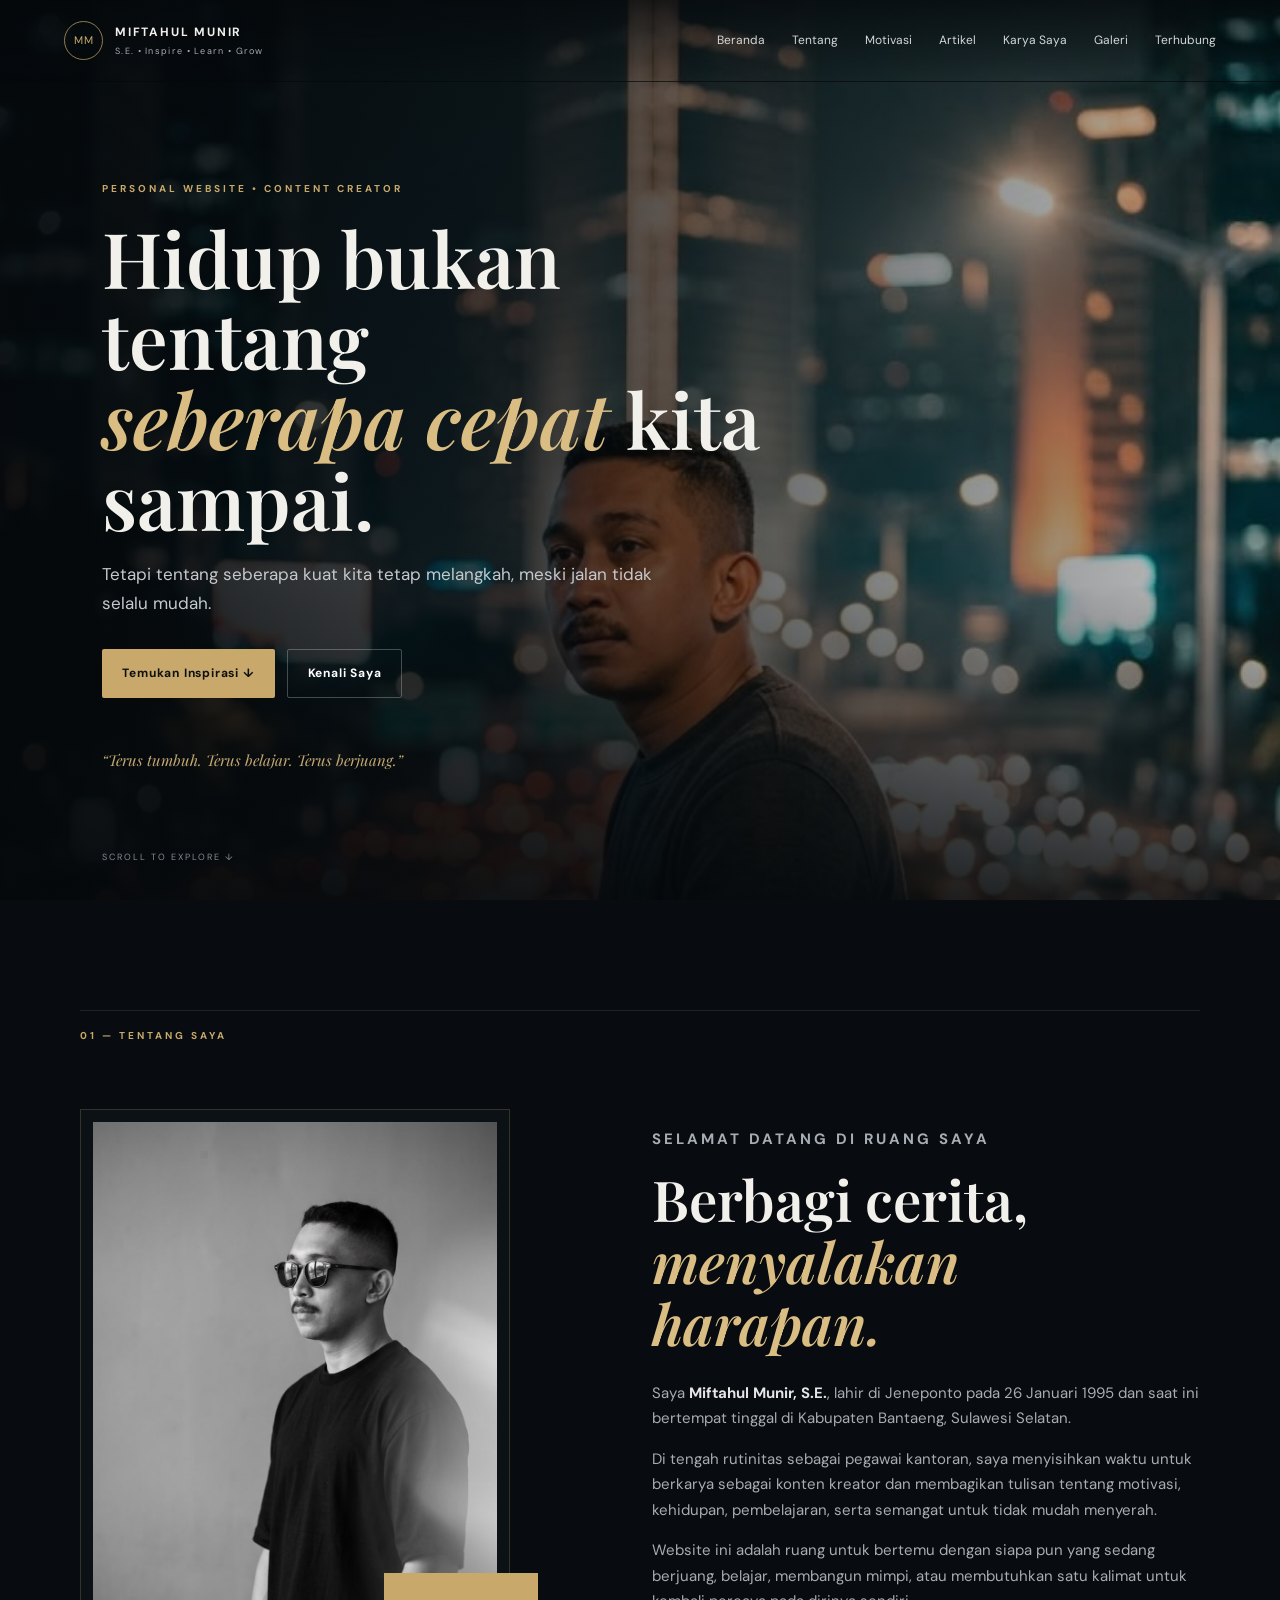
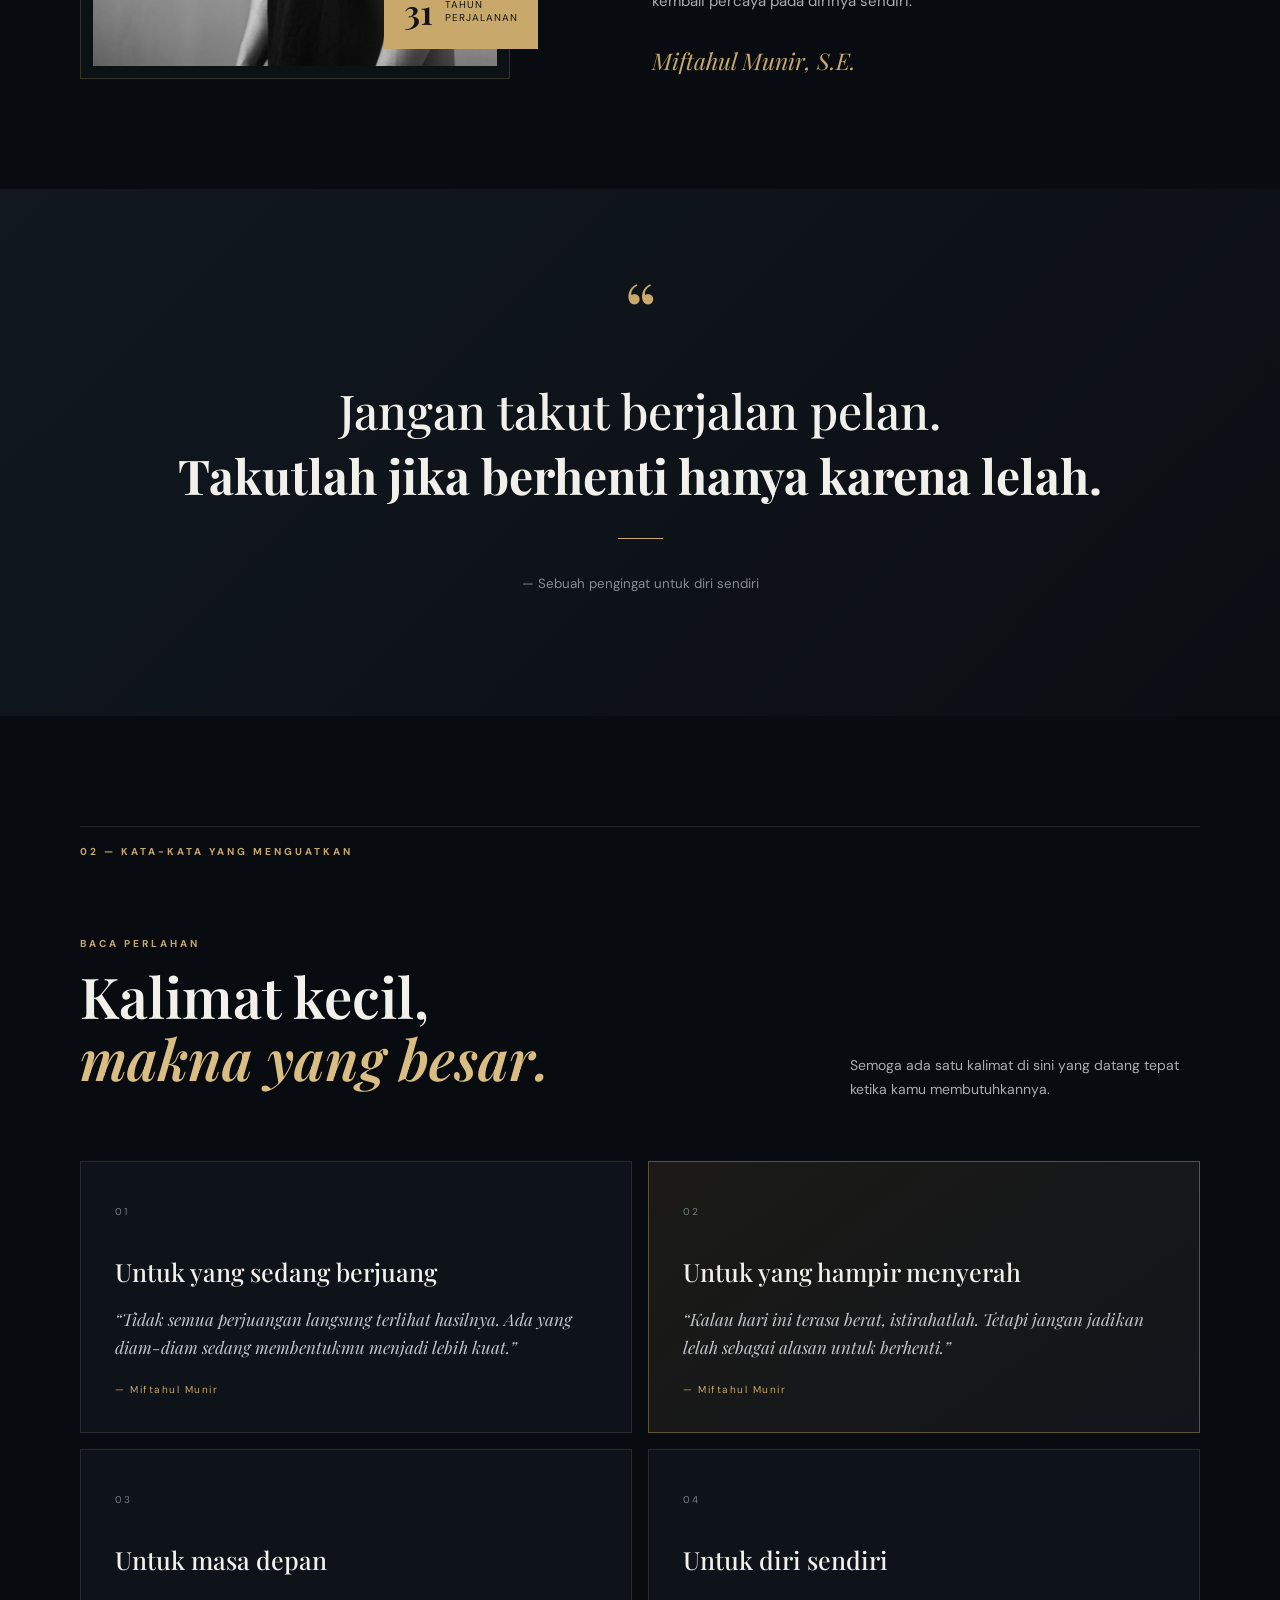
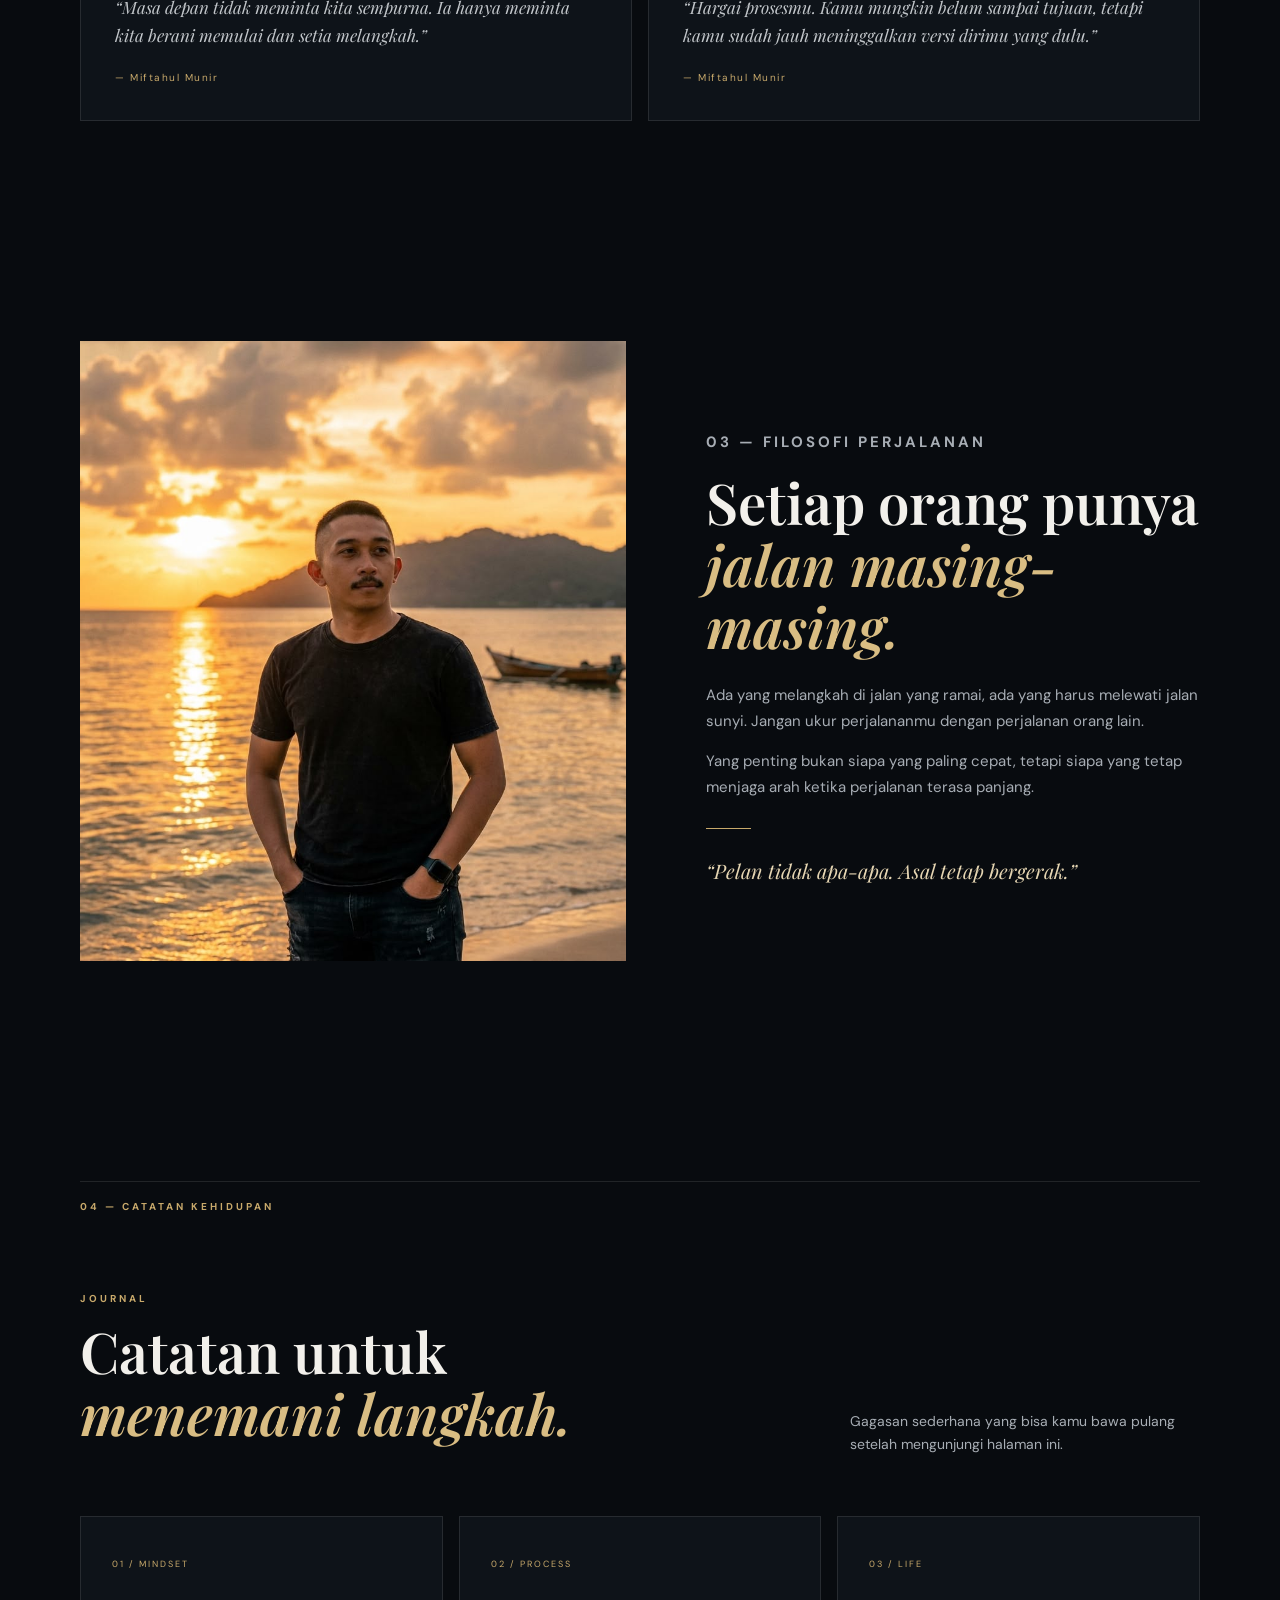
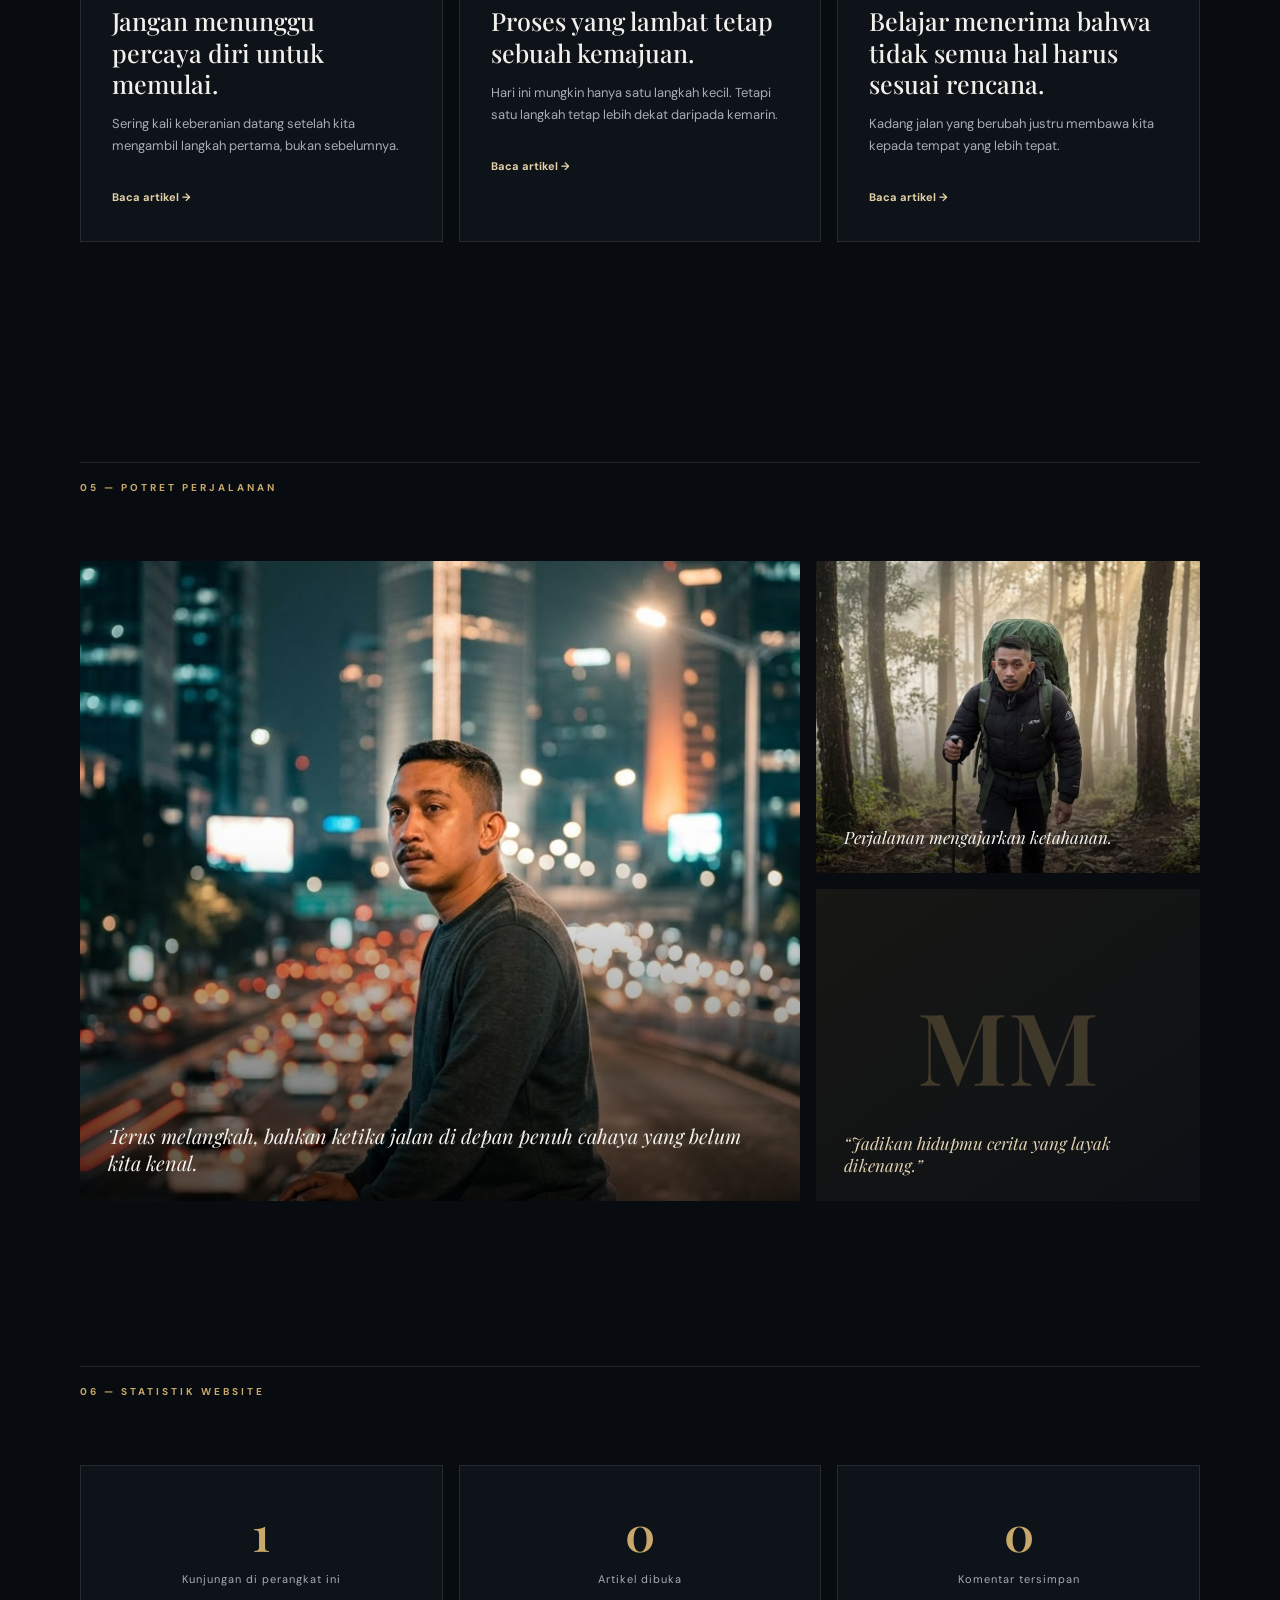
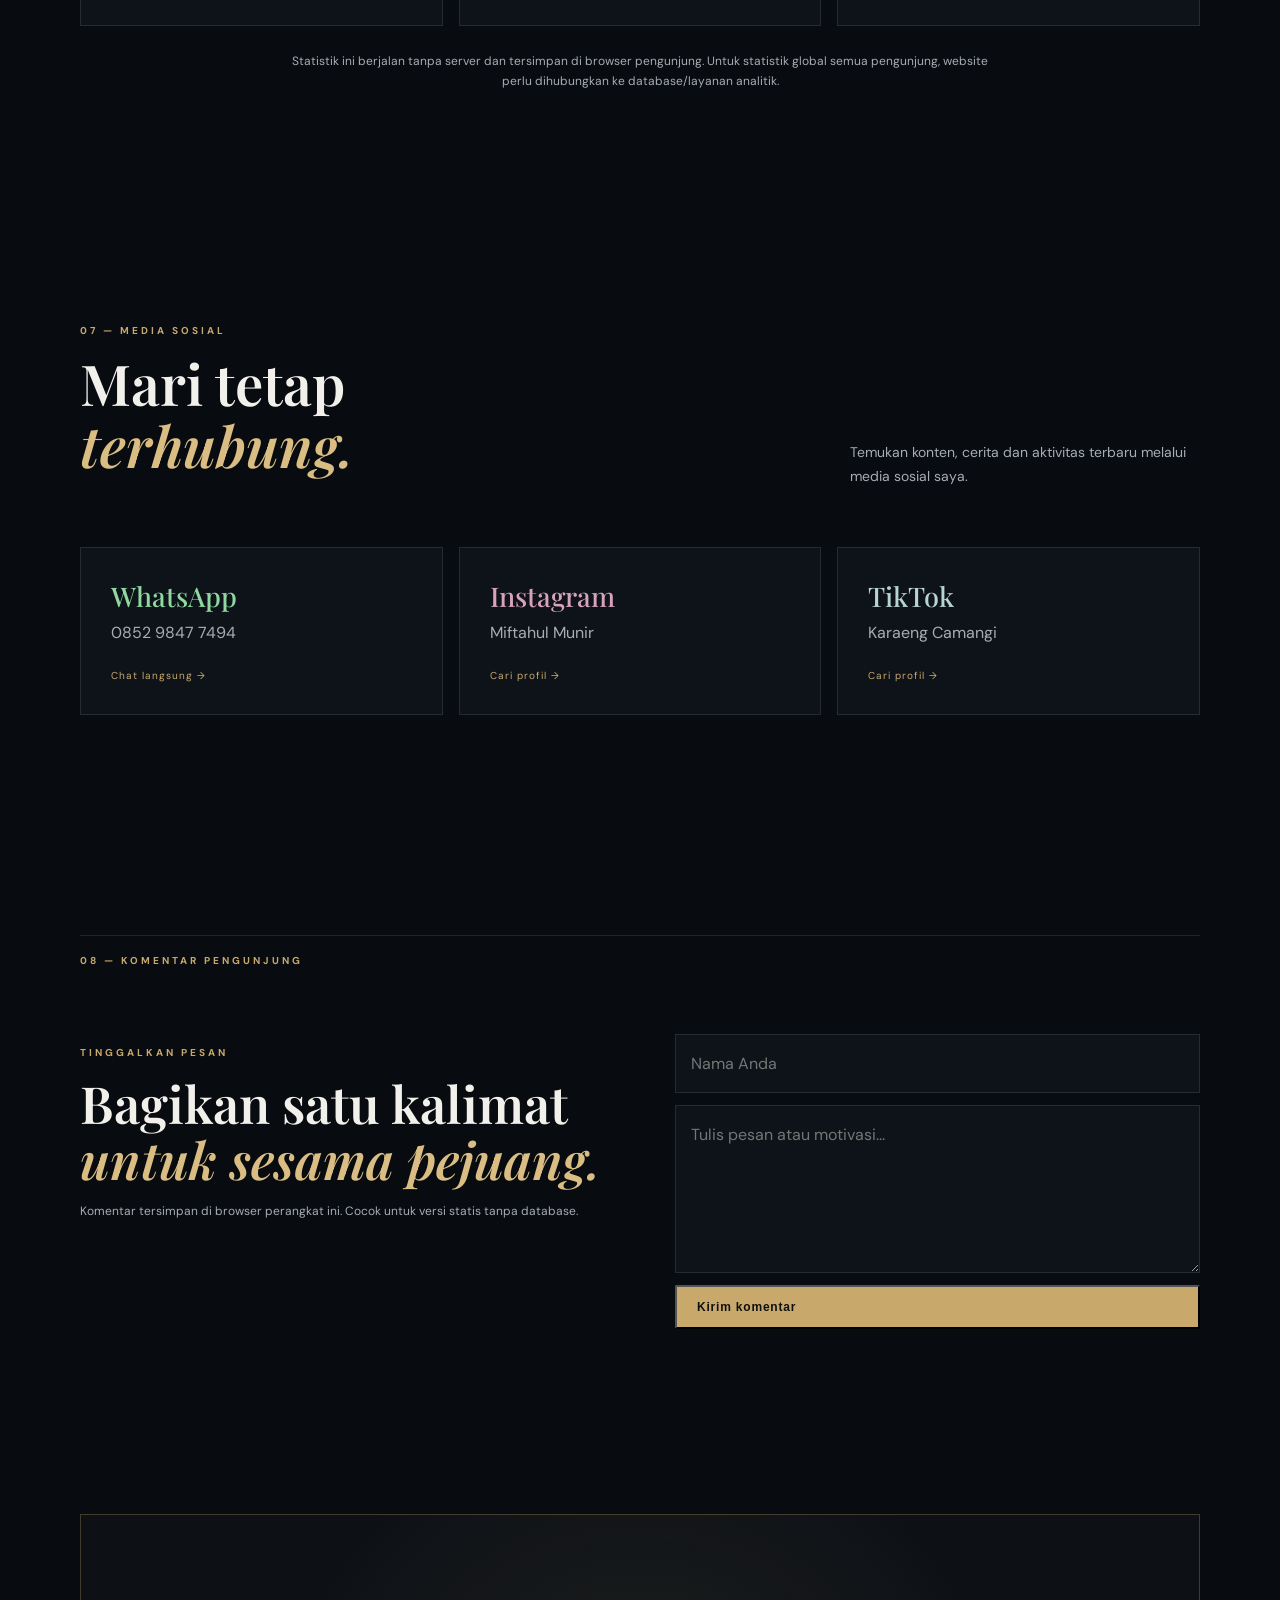
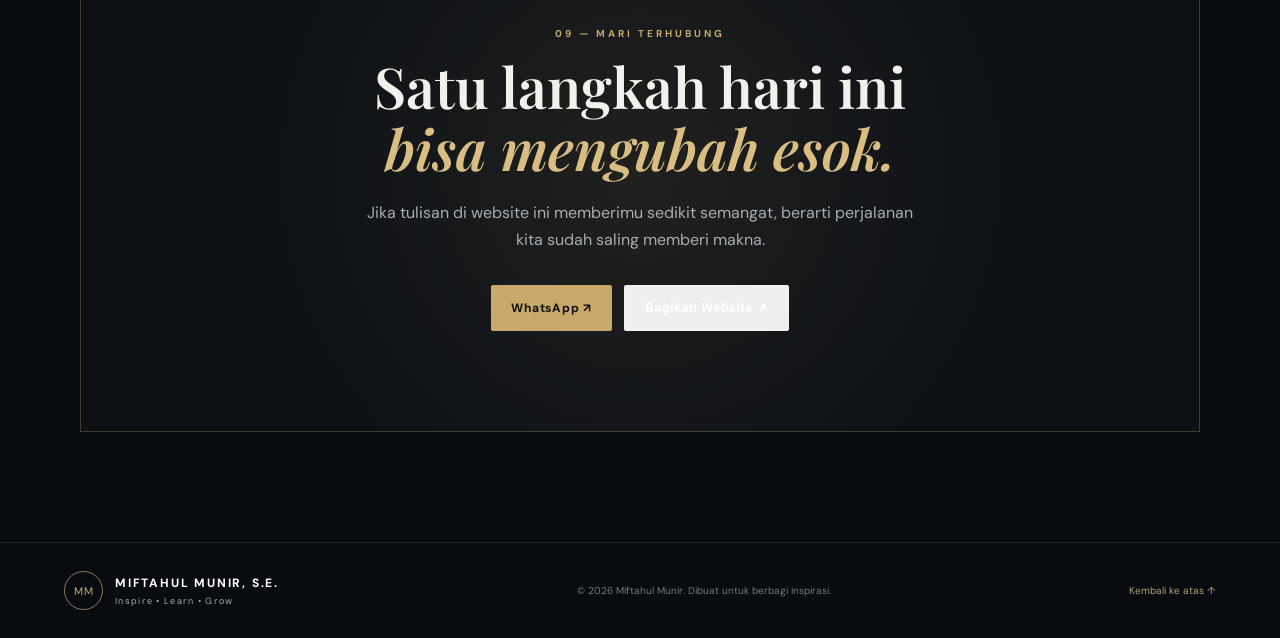
==== index.html @ fd85a785 "Add files via upload" ====
<!DOCTYPE html>
<html lang="id">
<head>
  <meta charset="UTF-8"><meta name="viewport" content="width=device-width, initial-scale=1.0">
  <meta name="description" content="Website resmi Miftahul Munir, S.E. — konten kreator, motivasi, inspirasi dan semangat untuk terus berjuang.">
  <meta name="author" content="Miftahul Munir, S.E."><meta name="theme-color" content="#080b0f">
  <title>Miftahul Munir, S.E. | Inspire • Learn • Grow</title>
  <link rel="preconnect" href="https://fonts.googleapis.com"><link rel="preconnect" href="https://fonts.gstatic.com" crossorigin>
  <link href="https://fonts.googleapis.com/css2?family=DM+Sans:wght@400;500;600;700&family=Playfair+Display:wght@500;600;700&display=swap" rel="stylesheet">
  <link rel="stylesheet" href="style.css">
</head>
<body>
<div class="progress" id="progress"></div>
<header class="navbar" id="navbar"><a class="brand" href="#home"><span class="brand-mark">MM</span><span><strong>MIFTAHUL MUNIR</strong><small>S.E. • Inspire • Learn • Grow</small></span></a><button class="menu-toggle" id="menuToggle">☰</button>
<nav id="navMenu"><a href="#home">Beranda</a><a href="#about">Tentang</a><a href="#quotes">Motivasi</a><a href="artikel.html">Artikel</a><a href="karya.html">Karya Saya</a><a href="#gallery">Galeri</a><a href="#contact">Terhubung</a></nav></header>
<main>
<section class="hero" id="home"><div class="hero-bg"></div><div class="hero-overlay"></div><div class="hero-content reveal"><p class="eyebrow">PERSONAL WEBSITE • CONTENT CREATOR</p><h1>Hidup bukan tentang<br><em>seberapa cepat</em> kita sampai.</h1><p class="hero-text">Tetapi tentang seberapa kuat kita tetap melangkah, meski jalan tidak selalu mudah.</p><div class="hero-actions"><a href="#quotes" class="btn btn-primary">Temukan Inspirasi ↓</a><a href="#about" class="btn btn-ghost">Kenali Saya</a></div><div class="hero-signature">“Terus tumbuh. Terus belajar. Terus berjuang.”</div></div><div class="scroll-note">SCROLL TO EXPLORE ↓</div></section>
<section class="intro section" id="about"><div class="section-label">01 — TENTANG SAYA</div><div class="about-grid"><div class="profile-wrap reveal"><div class="profile-frame"><img src="assets/profile.jpg" alt="Foto profil Miftahul Munir, S.E."></div><div class="profile-badge"><strong>31</strong><span>Tahun<br>perjalanan</span></div></div><div class="about-copy reveal"><p class="kicker">SELAMAT DATANG DI RUANG SAYA</p><h2>Berbagi cerita,<br><em>menyalakan harapan.</em></h2><p>Saya <strong>Miftahul Munir, S.E.</strong>, lahir di Jeneponto pada 26 Januari 1995 dan saat ini bertempat tinggal di Kabupaten Bantaeng, Sulawesi Selatan.</p><p>Di tengah rutinitas sebagai pegawai kantoran, saya menyisihkan waktu untuk berkarya sebagai konten kreator dan membagikan tulisan tentang motivasi, kehidupan, pembelajaran, serta semangat untuk tidak mudah menyerah.</p><p>Website ini adalah ruang untuk bertemu dengan siapa pun yang sedang berjuang, belajar, membangun mimpi, atau membutuhkan satu kalimat untuk kembali percaya pada dirinya sendiri.</p><div class="signature">Miftahul Munir, S.E.</div></div></div></section>
<section class="manifesto"><div class="manifesto-inner reveal"><span class="quote-mark">“</span><p>Jangan takut berjalan pelan.<br><strong>Takutlah jika berhenti hanya karena lelah.</strong></p><span class="line"></span><small>— Sebuah pengingat untuk diri sendiri</small></div></section>
<section class="quotes section" id="quotes"><div class="section-label">02 — KATA-KATA YANG MENGUATKAN</div><div class="section-heading reveal"><div><p class="kicker">BACA PERLAHAN</p><h2>Kalimat kecil,<br><em>makna yang besar.</em></h2></div><p>Semoga ada satu kalimat di sini yang datang tepat ketika kamu membutuhkannya.</p></div><div class="quote-grid"><article class="quote-card reveal"><span>01</span><h3>Untuk yang sedang berjuang</h3><p>“Tidak semua perjuangan langsung terlihat hasilnya. Ada yang diam-diam sedang membentukmu menjadi lebih kuat.”</p><div>— Miftahul Munir</div></article><article class="quote-card featured reveal"><span>02</span><h3>Untuk yang hampir menyerah</h3><p>“Kalau hari ini terasa berat, istirahatlah. Tetapi jangan jadikan lelah sebagai alasan untuk berhenti.”</p><div>— Miftahul Munir</div></article><article class="quote-card reveal"><span>03</span><h3>Untuk masa depan</h3><p>“Masa depan tidak meminta kita sempurna. Ia hanya meminta kita berani memulai dan setia melangkah.”</p><div>— Miftahul Munir</div></article><article class="quote-card reveal"><span>04</span><h3>Untuk diri sendiri</h3><p>“Hargai prosesmu. Kamu mungkin belum sampai tujuan, tetapi kamu sudah jauh meninggalkan versi dirimu yang dulu.”</p><div>— Miftahul Munir</div></article></div></section>
<section class="story section"><div class="story-image reveal"><img src="assets/sunset.jpg" alt="Miftahul Munir menikmati matahari terbenam"></div><div class="story-copy reveal"><p class="kicker">03 — FILOSOFI PERJALANAN</p><h2>Setiap orang punya<br><em>jalan masing-masing.</em></h2><p>Ada yang melangkah di jalan yang ramai, ada yang harus melewati jalan sunyi. Jangan ukur perjalananmu dengan perjalanan orang lain.</p><p>Yang penting bukan siapa yang paling cepat, tetapi siapa yang tetap menjaga arah ketika perjalanan terasa panjang.</p><div class="mini-rule"></div><strong>“Pelan tidak apa-apa. Asal tetap bergerak.”</strong></div></section>
<section class="journal section" id="journal"><div class="section-label">04 — CATATAN KEHIDUPAN</div><div class="section-heading reveal"><div><p class="kicker">JOURNAL</p><h2>Catatan untuk<br><em>menemani langkah.</em></h2></div><p>Gagasan sederhana yang bisa kamu bawa pulang setelah mengunjungi halaman ini.</p></div><div class="journal-grid"><article class="journal-card reveal"><span>01 / MINDSET</span><h3>Jangan menunggu percaya diri untuk memulai.</h3><p>Sering kali keberanian datang setelah kita mengambil langkah pertama, bukan sebelumnya.</p><a href="artikel.html#mulai">Baca artikel →</a></article><article class="journal-card reveal"><span>02 / PROCESS</span><h3>Proses yang lambat tetap sebuah kemajuan.</h3><p>Hari ini mungkin hanya satu langkah kecil. Tetapi satu langkah tetap lebih dekat daripada kemarin.</p><a href="artikel.html#proses">Baca artikel →</a></article><article class="journal-card reveal"><span>03 / LIFE</span><h3>Belajar menerima bahwa tidak semua hal harus sesuai rencana.</h3><p>Kadang jalan yang berubah justru membawa kita kepada tempat yang lebih tepat.</p><a href="artikel.html#rencana">Baca artikel →</a></article></div></section>
<section class="gallery section" id="gallery"><div class="section-label">05 — POTRET PERJALANAN</div><div class="gallery-grid"><figure class="gallery-main reveal"><img src="assets/hero-city.jpg" alt="Miftahul Munir di tengah suasana kota malam"><figcaption>Terus melangkah, bahkan ketika jalan di depan penuh cahaya yang belum kita kenal.</figcaption></figure><div class="gallery-side"><figure class="gallery-card reveal"><img src="assets/hiking.jpg" alt="Perjalanan mendaki di alam"><figcaption>Perjalanan mengajarkan ketahanan.</figcaption></figure><figure class="gallery-card dark-card reveal"><div class="monogram">MM</div><figcaption>“Jadikan hidupmu cerita yang layak dikenang.”</figcaption></figure></div></div></section>
<section class="stats section"><div class="section-label">06 — STATISTIK WEBSITE</div><div class="stats-grid"><div class="stat-card"><strong id="visitCount">0</strong><span>Kunjungan di perangkat ini</span></div><div class="stat-card"><strong id="readingCount">0</strong><span>Artikel dibuka</span></div><div class="stat-card"><strong id="commentCount">0</strong><span>Komentar tersimpan</span></div></div><p class="stats-note">Statistik ini berjalan tanpa server dan tersimpan di browser pengunjung. Untuk statistik global semua pengunjung, website perlu dihubungkan ke database/layanan analitik.</p></section>
<section class="social section"><div class="section-heading"><div><p class="kicker">07 — MEDIA SOSIAL</p><h2>Mari tetap<br><em>terhubung.</em></h2></div><p>Temukan konten, cerita dan aktivitas terbaru melalui media sosial saya.</p></div><div class="social-grid"><a class="social-card whatsapp" href="https://wa.me/6285298477494" target="_blank"><b>WhatsApp</b><span>0852 9847 7494</span><small>Chat langsung →</small></a><a class="social-card instagram" href="https://www.instagram.com/explore/search/keyword/?q=Miftahul%20Munir" target="_blank"><b>Instagram</b><span>Miftahul Munir</span><small>Cari profil →</small></a><a class="social-card tiktok" href="https://www.tiktok.com/search?q=Karaeng%20Camangi" target="_blank"><b>TikTok</b><span>Karaeng Camangi</span><small>Cari profil →</small></a></div></section>
<section class="comments section" id="comments"><div class="section-label">08 — KOMENTAR PENGUNJUNG</div><div class="comments-wrap"><div><p class="kicker">TINGGALKAN PESAN</p><h2>Bagikan satu kalimat<br><em>untuk sesama pejuang.</em></h2><p class="muted">Komentar tersimpan di browser perangkat ini. Cocok untuk versi statis tanpa database.</p></div><form id="commentForm" class="comment-form"><input id="commentName" required maxlength="40" placeholder="Nama Anda"><textarea id="commentText" required maxlength="280" rows="5" placeholder="Tulis pesan atau motivasi..."></textarea><button class="btn btn-primary" type="submit">Kirim komentar</button></form></div><div id="commentList" class="comment-list"></div></section>
<section class="cta section" id="contact"><div class="cta-box reveal"><p class="kicker">09 — MARI TERHUBUNG</p><h2>Satu langkah hari ini<br><em>bisa mengubah esok.</em></h2><p>Jika tulisan di website ini memberimu sedikit semangat, berarti perjalanan kita sudah saling memberi makna.</p><div class="cta-actions"><a class="btn btn-primary" href="https://wa.me/6285298477494?text=Halo%20Miftahul%20Munir%2C%20saya%20mengunjungi%20website%20Anda." target="_blank">WhatsApp ↗</a><button class="btn btn-ghost" id="shareButton" type="button">Bagikan Website ↗</button></div></div></section>
</main>
<footer><div class="footer-brand"><span class="brand-mark">MM</span><div><strong>MIFTAHUL MUNIR, S.E.</strong><small>Inspire • Learn • Grow</small></div></div><p>© <span id="year"></span> Miftahul Munir. Dibuat untuk berbagi inspirasi.</p><a href="#home">Kembali ke atas ↑</a></footer>
<script src="script.js"></script>
</body></html>
---- style.css ----
:root{--bg:#080b0f;--surface:#0e1319;--surface2:#141a21;--text:#f2f0eb;--muted:#a7adb4;--gold:#c8a96b;--line:rgba(255,255,255,.10);--serif:'Playfair Display',Georgia,serif;--sans:'DM Sans',Arial,sans-serif;--max:1180px}*{box-sizing:border-box}html{scroll-behavior:smooth}body{margin:0;background:var(--bg);color:var(--text);font-family:var(--sans);line-height:1.7;overflow-x:hidden}a{color:inherit;text-decoration:none}img{display:block;width:100%;height:100%;object-fit:cover}.progress{position:fixed;z-index:1000;left:0;top:0;height:3px;width:0;background:var(--gold)}.navbar{position:fixed;z-index:900;top:0;left:0;right:0;height:82px;display:flex;align-items:center;justify-content:space-between;padding:0 5vw;border-bottom:1px solid transparent;transition:.35s;background:linear-gradient(180deg,rgba(5,8,11,.7),transparent)}.navbar.scrolled{background:rgba(8,11,15,.92);backdrop-filter:blur(14px);border-color:var(--line)}.brand,.footer-brand{display:flex;align-items:center;gap:12px}.brand-mark{display:grid;place-items:center;width:39px;height:39px;border:1px solid rgba(200,169,107,.7);border-radius:50%;font-size:11px;letter-spacing:1px;color:var(--gold)}.brand strong,.footer-brand strong{display:block;font-size:12px;letter-spacing:1.8px}.brand small,.footer-brand small{display:block;color:var(--muted);font-size:9px;letter-spacing:1.3px;margin-top:1px}nav{display:flex;align-items:center;gap:27px;font-size:12px;color:#d4d7da}nav a{transition:.25s}nav a:hover{color:var(--gold)}.nav-cta{padding:9px 15px;border:1px solid rgba(200,169,107,.5);border-radius:99px}.menu-toggle{display:none;background:none;border:0;color:white;font-size:24px}.hero{position:relative;min-height:100vh;display:flex;align-items:center;padding:130px 8vw 90px;overflow:hidden}.hero-bg{position:absolute;inset:0;background-image:url('assets/hero-city.jpg');background-size:cover;background-position:center 34%;transform:scale(1.03)}.hero-overlay{position:absolute;inset:0;background:linear-gradient(90deg,rgba(5,8,11,.94) 0%,rgba(5,8,11,.74) 42%,rgba(5,8,11,.22) 100%),linear-gradient(0deg,rgba(5,8,11,.82),transparent 35%)}.hero-content{position:relative;z-index:2;max-width:720px}.eyebrow,.kicker,.section-label{font-size:10px;letter-spacing:3px;color:var(--gold);font-weight:700}.hero h1{font:600 clamp(46px,6vw,82px)/1.05 var(--serif);margin:20px 0}.hero h1 em,h2 em{font-style:italic;color:#d9bd83}.hero-text{max-width:570px;color:#c5c9cd;font-size:17px}.hero-actions,.cta-actions{display:flex;gap:12px;margin-top:32px;flex-wrap:wrap}.btn{display:inline-flex;align-items:center;gap:12px;padding:13px 20px;border-radius:2px;font-size:12px;font-weight:700;letter-spacing:.8px;transition:.25s}.btn-primary{background:var(--gold);color:#101010}.btn-primary:hover{transform:translateY(-2px);filter:brightness(1.06)}.btn-ghost{border:1px solid rgba(255,255,255,.25);color:white}.btn-ghost:hover{border-color:var(--gold);color:var(--gold)}.hero-signature{margin-top:52px;font:italic 15px var(--serif);color:#c4a873}.scroll-note{position:absolute;bottom:35px;left:8vw;color:#858c94;font-size:9px;letter-spacing:2px}.scroll-note span{color:var(--gold);padding-left:10px}.section{max-width:var(--max);margin:auto;padding:110px 30px}.section-label{border-top:1px solid var(--line);padding-top:16px;margin-bottom:65px}.about-grid{display:grid;grid-template-columns:43% 1fr;gap:90px;align-items:center}.profile-wrap{position:relative;max-width:430px}.profile-frame{height:570px;border:1px solid rgba(200,169,107,.22);padding:12px;background:#0c1116}.profile-frame img{object-position:center 25%;filter:saturate(.92)}.profile-badge{position:absolute;right:-28px;bottom:30px;background:var(--gold);color:#121212;padding:15px 20px;display:flex;align-items:center;gap:12px}.profile-badge strong{font:600 34px var(--serif)}.profile-badge span{font-size:10px;line-height:1.3;text-transform:uppercase;letter-spacing:1px}.about-copy h2,.section-heading h2,.story-copy h2,.cta-box h2{font:600 clamp(36px,4.4vw,60px)/1.1 var(--serif);margin:13px 0 27px}.about-copy p,.story-copy p{color:var(--muted);font-size:15px;max-width:620px}.about-copy strong{color:#e5e5e5}.signature{margin-top:30px;font:italic 23px var(--serif);color:var(--gold)}.manifesto{max-width:none;padding:0;background:linear-gradient(135deg,#111820,#0b0e13)}.manifesto-inner{max-width:1000px;margin:auto;text-align:center;padding:120px 30px}.quote-mark{font:80px/0 var(--serif);color:var(--gold)}.manifesto p{font:500 clamp(27px,4vw,48px)/1.35 var(--serif);margin:28px 0}.manifesto .line,.mini-rule{display:block;width:45px;height:1px;background:var(--gold);margin:30px auto}.manifesto small{color:#858b91}.section-heading{display:flex;justify-content:space-between;gap:50px;align-items:end;margin-bottom:45px}.section-heading>p{max-width:350px;color:var(--muted);font-size:14px}.quote-grid{display:grid;grid-template-columns:repeat(2,1fr);gap:16px}.quote-card{padding:34px;background:var(--surface);border:1px solid var(--line);min-height:260px;transition:.3s}.quote-card:hover{transform:translateY(-4px);border-color:rgba(200,169,107,.4)}.quote-card.featured{background:linear-gradient(145deg,#1b1a16,#12161b);border-color:rgba(200,169,107,.4)}.quote-card>span{color:#747b83;font-size:10px;letter-spacing:2px}.quote-card h3{font:500 25px var(--serif);margin:32px 0 14px}.quote-card p{color:#c1c5c9;font:italic 17px/1.65 var(--serif);max-width:530px}.quote-card div{font-size:10px;color:var(--gold);letter-spacing:1.5px;margin-top:20px}.story{display:grid;grid-template-columns:1.05fr .95fr;gap:80px;align-items:center}.story-image{height:620px}.story-copy .mini-rule{margin:28px 0}.story-copy>strong{font:italic 20px var(--serif);color:#e5d5b2}.journal-grid{display:grid;grid-template-columns:repeat(3,1fr);gap:16px}.journal-card{padding:31px;background:var(--surface);border:1px solid var(--line);min-height:290px}.journal-card span{font-size:9px;color:var(--gold);letter-spacing:2px}.journal-card h3{font:500 25px/1.25 var(--serif);margin:30px 0 14px}.journal-card p{font-size:13px;color:var(--muted)}.journal-card a{display:inline-block;margin-top:18px;color:#e3d1a8;font-size:11px;font-weight:700}.gallery-grid{display:grid;grid-template-columns:1.5fr .8fr;gap:16px}.gallery-main{height:640px;margin:0;position:relative;overflow:hidden}.gallery-main:after,.gallery-card:after{content:'';position:absolute;inset:0;background:linear-gradient(0deg,rgba(0,0,0,.7),transparent 55%)}figure{margin:0}.gallery-main img,.gallery-card img{transition:.7s}.gallery-main:hover img,.gallery-card:hover img{transform:scale(1.04)}figcaption{position:absolute;z-index:2;left:28px;right:28px;bottom:25px;font:italic 20px var(--serif)}.gallery-side{display:grid;gap:16px}.gallery-card{position:relative;height:312px;overflow:hidden}.gallery-card figcaption{font-size:17px}.dark-card{background:linear-gradient(145deg,#171714,#0e1115);display:grid;place-items:center}.dark-card:after{display:none}.monogram{font:600 100px var(--serif);color:rgba(200,169,107,.25)}.dark-card figcaption{color:#e0d2b3}.cta{padding-top:40px;padding-bottom:110px}.cta-box{text-align:center;padding:100px 30px;border:1px solid rgba(200,169,107,.28);background:radial-gradient(circle at center,rgba(200,169,107,.10),transparent 60%),#0d1116}.cta-box h2{margin-bottom:20px}.cta-box>p:not(.kicker){max-width:560px;margin:auto;color:var(--muted)}.cta-actions{justify-content:center}.edit-note{display:block;margin-top:35px;color:#656c73;font-size:9px;letter-spacing:.4px}footer{border-top:1px solid var(--line);padding:28px 5vw;display:flex;justify-content:space-between;align-items:center;gap:20px;color:#737a82;font-size:10px}footer a{color:#b5a16f}footer .footer-brand{color:white}.reveal{opacity:0;transform:translateY(25px);transition:opacity .8s ease,transform .8s ease}.reveal.visible{opacity:1;transform:none}@media(max-width:850px){.navbar{height:70px;padding:0 20px}.menu-toggle{display:block}nav{position:absolute;top:70px;left:0;right:0;display:none;flex-direction:column;align-items:stretch;gap:0;background:rgba(8,11,15,.97);border-bottom:1px solid var(--line);padding:10px 20px}nav.open{display:flex}nav a{padding:12px}.nav-cta{text-align:center;margin:8px 0}.hero{padding:120px 25px 80px}.hero-overlay{background:linear-gradient(90deg,rgba(5,8,11,.91),rgba(5,8,11,.56)),linear-gradient(0deg,rgba(5,8,11,.8),transparent)}.scroll-note{left:25px}.section{padding:80px 20px}.section-label{margin-bottom:45px}.about-grid,.story{grid-template-columns:1fr;gap:55px}.profile-frame{height:500px}.profile-wrap{margin:auto;width:min(100%,430px)}.section-heading{display:block}.section-heading>p{margin-top:25px}.quote-grid,.journal-grid,.gallery-grid{grid-template-columns:1fr}.story-image{height:500px}.gallery-main{height:500px}.gallery-card{height:300px}footer{flex-direction:column;align-items:flex-start}}
@media(max-width:480px){.brand strong{font-size:10px}.brand small{font-size:8px}.hero h1{font-size:43px}.hero-text{font-size:15px}.profile-frame{height:430px}.profile-badge{right:10px}.manifesto-inner{padding:90px 20px}.quote-grid{grid-template-columns:1fr}.quote-card{min-height:0}.story-image{height:420px}.gallery-main{height:430px}.gallery-card{height:280px}.cta-box{padding:75px 20px}}
/* === FITUR TAMBAHAN === */
.stats{padding-top:55px}.stats-grid{display:grid;grid-template-columns:repeat(3,1fr);gap:16px}.stat-card{background:var(--surface);border:1px solid var(--line);padding:34px;text-align:center}.stat-card strong{display:block;font:600 48px var(--serif);color:var(--gold)}.stat-card span{font-size:11px;color:var(--muted);letter-spacing:1px}.stats-note,.muted{color:var(--muted);font-size:12px}.stats-note{text-align:center;margin:25px auto 0;max-width:720px}.social-grid{display:grid;grid-template-columns:repeat(3,1fr);gap:16px}.social-card{padding:30px;border:1px solid var(--line);background:var(--surface);transition:.3s}.social-card:hover{transform:translateY(-5px);border-color:rgba(200,169,107,.45)}.social-card b,.social-card span,.social-card small{display:block}.social-card b{font:500 27px var(--serif)}.social-card span{color:var(--muted);margin:5px 0 20px}.social-card small{color:var(--gold);font-size:10px;letter-spacing:1px}.whatsapp b{color:#8fd8a0}.instagram b{color:#d8a2bd}.tiktok b{color:#b7d4d4}.comments-wrap{display:grid;grid-template-columns:1fr 1fr;gap:70px;align-items:start}.comments h2{font:600 clamp(34px,4vw,52px)/1.1 var(--serif);margin:14px 0}.comment-form{display:grid;gap:12px}.comment-form input,.comment-form textarea{width:100%;border:1px solid var(--line);background:var(--surface);color:white;padding:15px;font:inherit;outline:none}.comment-form input:focus,.comment-form textarea:focus{border-color:var(--gold)}.comment-list{margin-top:35px;display:grid;gap:12px}.comment-item{padding:20px;background:var(--surface);border-left:2px solid var(--gold)}.comment-item strong{display:block;color:#eee}.comment-item small{color:#737a82}.comment-item p{margin:8px 0 0;color:#c4c8cc}.article-page,.work-page{padding-top:82px}.article-hero,.work-hero{padding:120px 7vw 90px;background:linear-gradient(135deg,#111820,#090c10);border-bottom:1px solid var(--line)}.article-hero h1,.work-hero h1{font:600 clamp(44px,6vw,78px)/1.05 var(--serif);max-width:900px;margin:20px 0}.article-hero p:last-child,.work-hero p:last-child{color:var(--muted);max-width:700px}.article-body{max-width:820px;margin:auto;padding:80px 25px}.article-image{height:480px;margin-bottom:55px}.article-body h2{font:600 34px var(--serif);margin-top:60px}.article-body p{color:#bfc4c9;font-size:16px;line-height:1.9}.article-body blockquote{margin:35px 0;padding:25px;border-left:2px solid var(--gold);background:var(--surface);font:italic 22px/1.6 var(--serif);color:#dfd0b0}.article-share{display:flex;gap:12px;margin-top:55px;flex-wrap:wrap}.work-hero{background:radial-gradient(circle at 80% 20%,rgba(200,169,107,.13),transparent 35%),#0b0f14}.work-grid{display:grid;grid-template-columns:repeat(2,1fr);gap:18px}.work-card{background:var(--surface);border:1px solid var(--line);overflow:hidden}.work-card img{height:300px}.work-card>div{padding:27px}.work-card span{font-size:9px;color:var(--gold);letter-spacing:2px}.work-card h2{font:500 30px var(--serif);margin:13px 0}.work-card p{color:var(--muted)}.dark-work{padding:0;min-height:420px;background:linear-gradient(145deg,#181714,#0d1115);display:flex;flex-direction:column;justify-content:center}.work-monogram{text-align:center!important;font:600 110px var(--serif);color:rgba(200,169,107,.22);padding:0!important}.dark-work>div:last-child{padding-top:0}.dark-work h2{color:#eee}@media(max-width:850px){.stats-grid,.social-grid,.comments-wrap,.work-grid{grid-template-columns:1fr}.article-page,.work-page{padding-top:70px}.article-image{height:360px}.article-hero,.work-hero{padding:90px 25px 70px}.article-body{padding:55px 20px}.navbar nav{display:flex}.navbar .brand{max-width:75%}.navbar .brand small{display:none}}
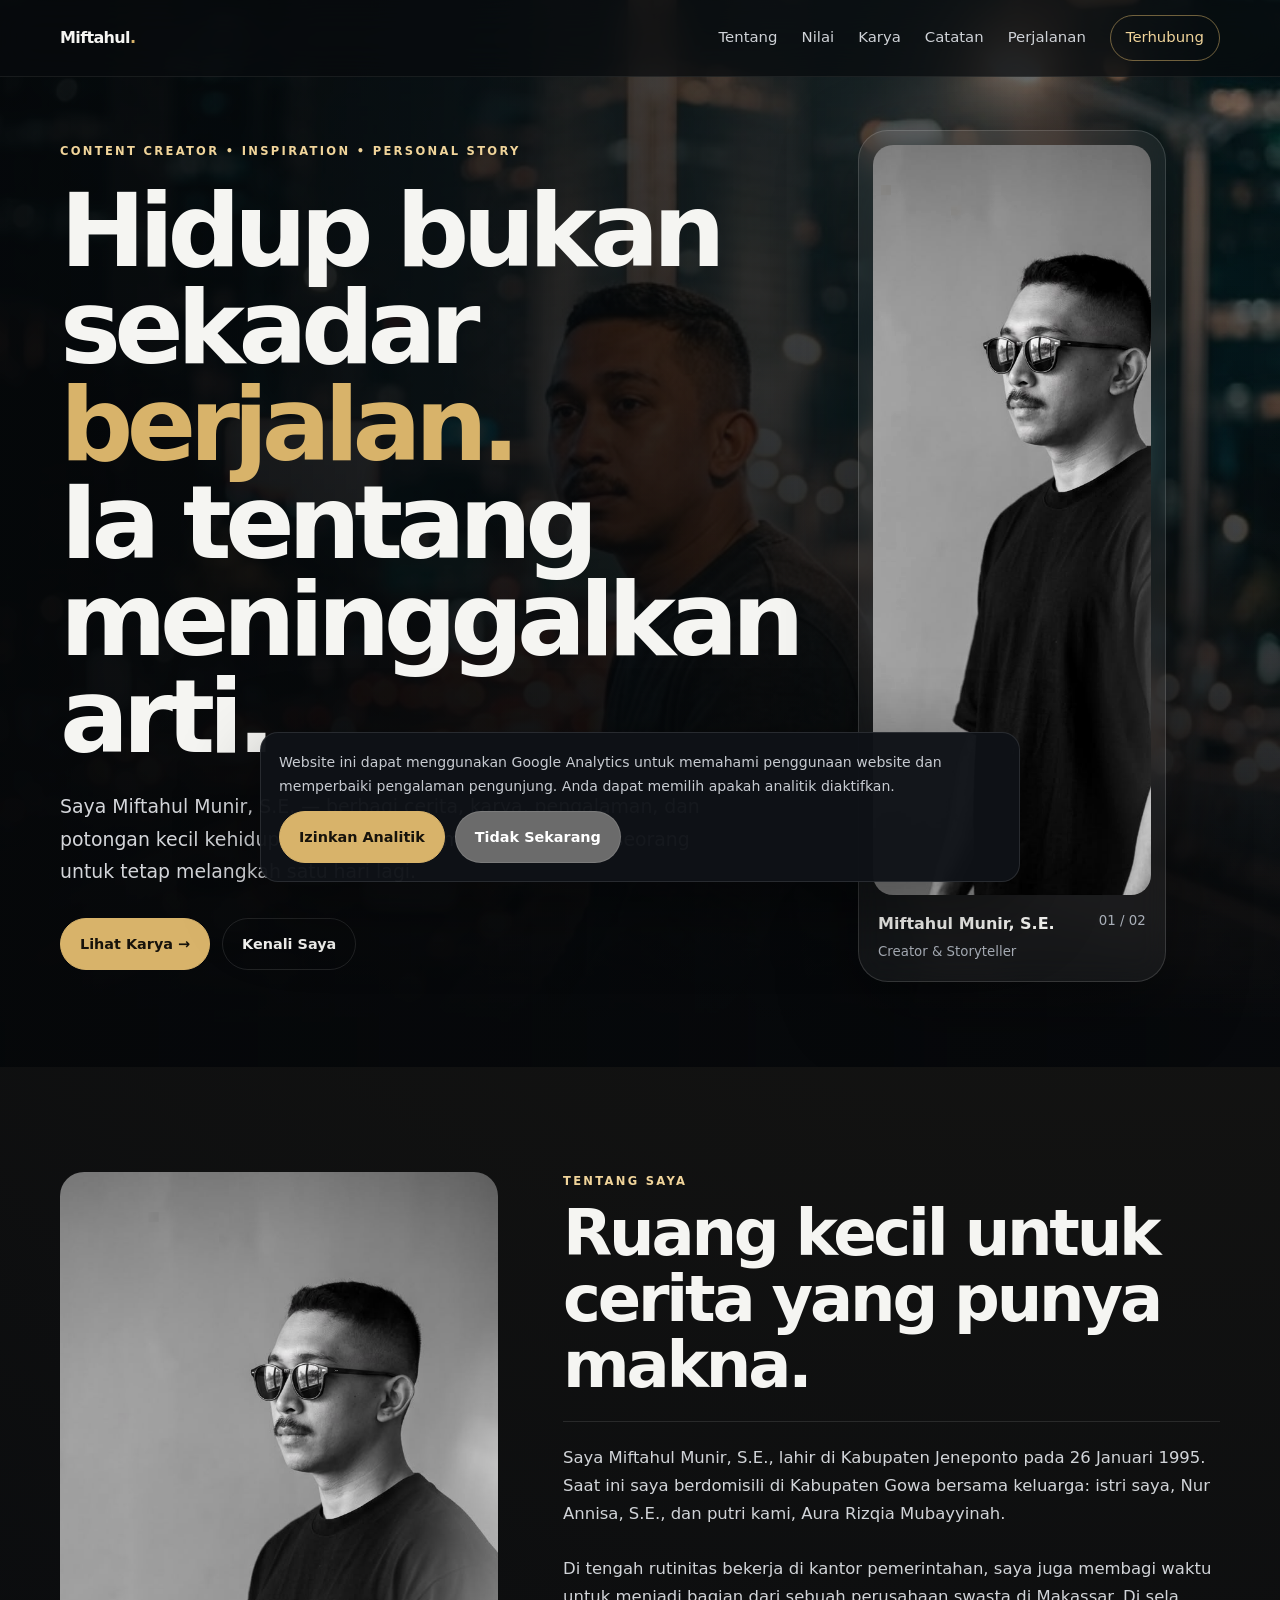
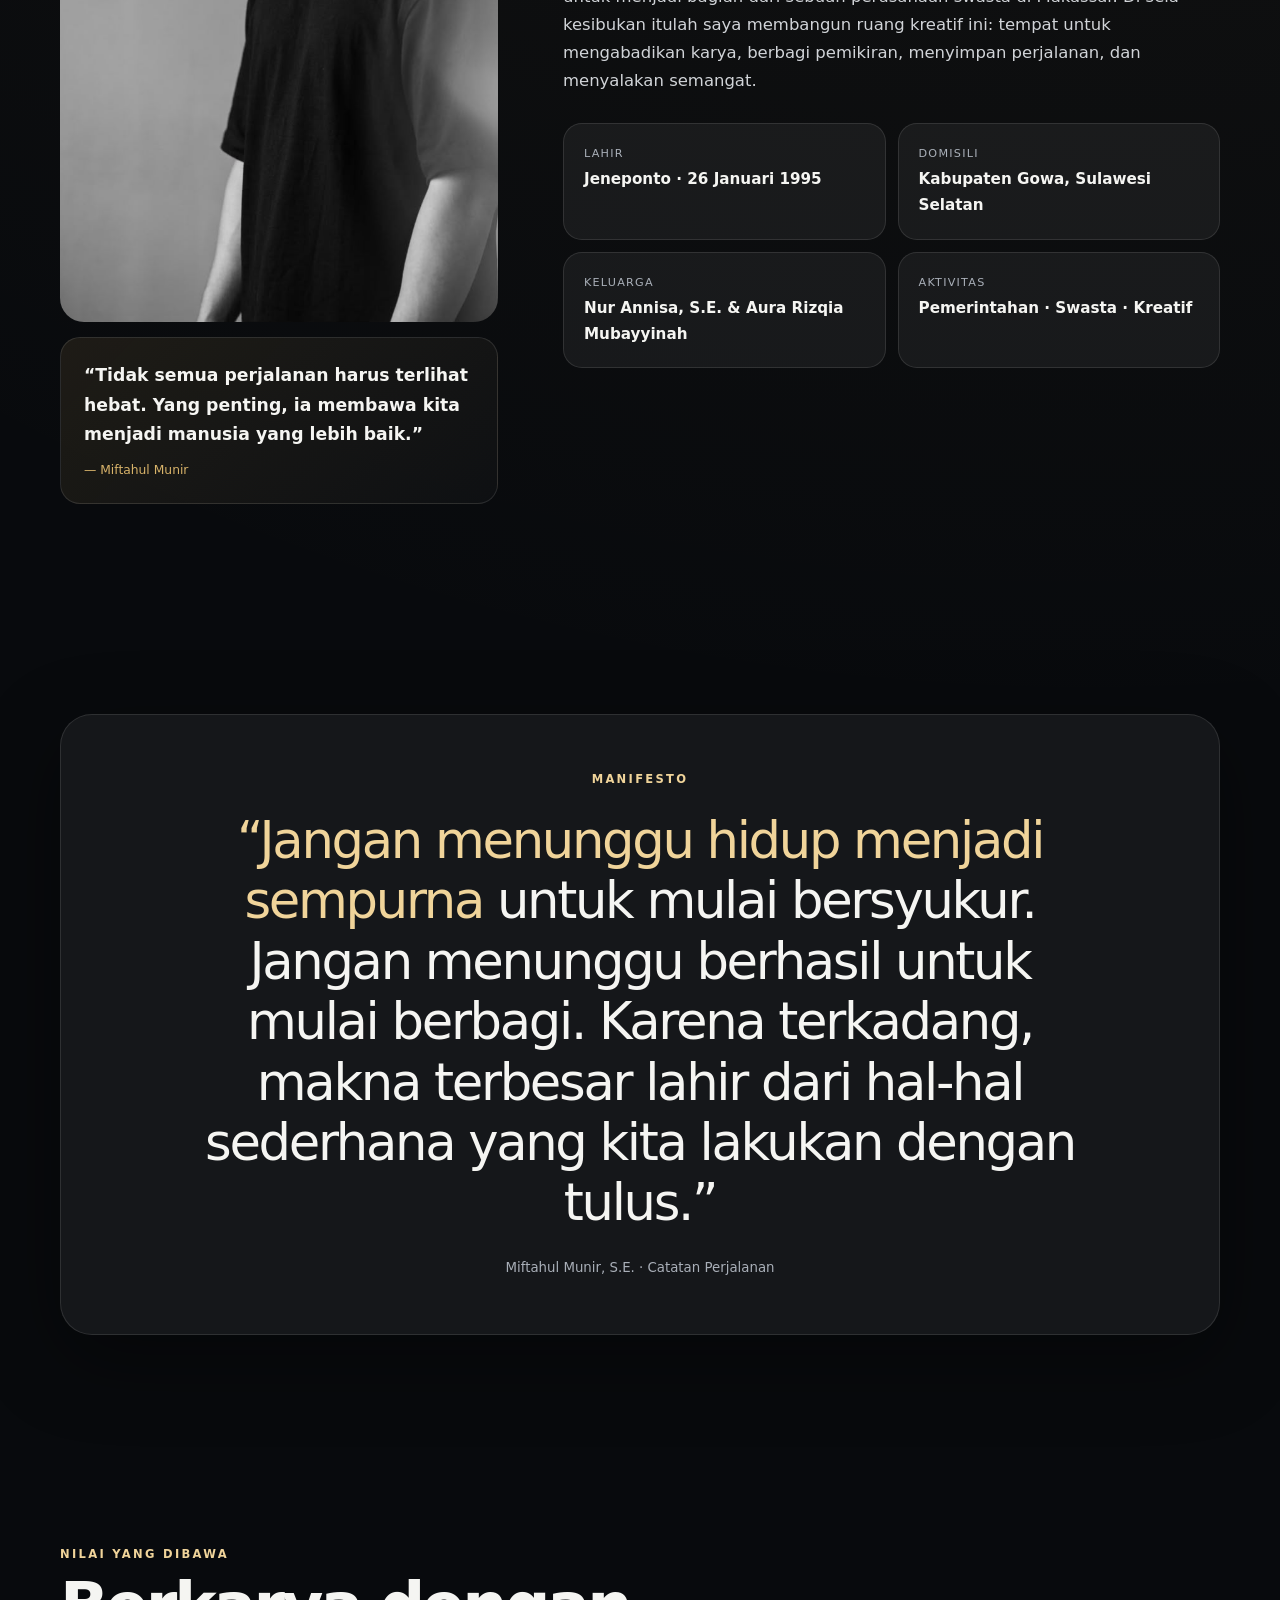
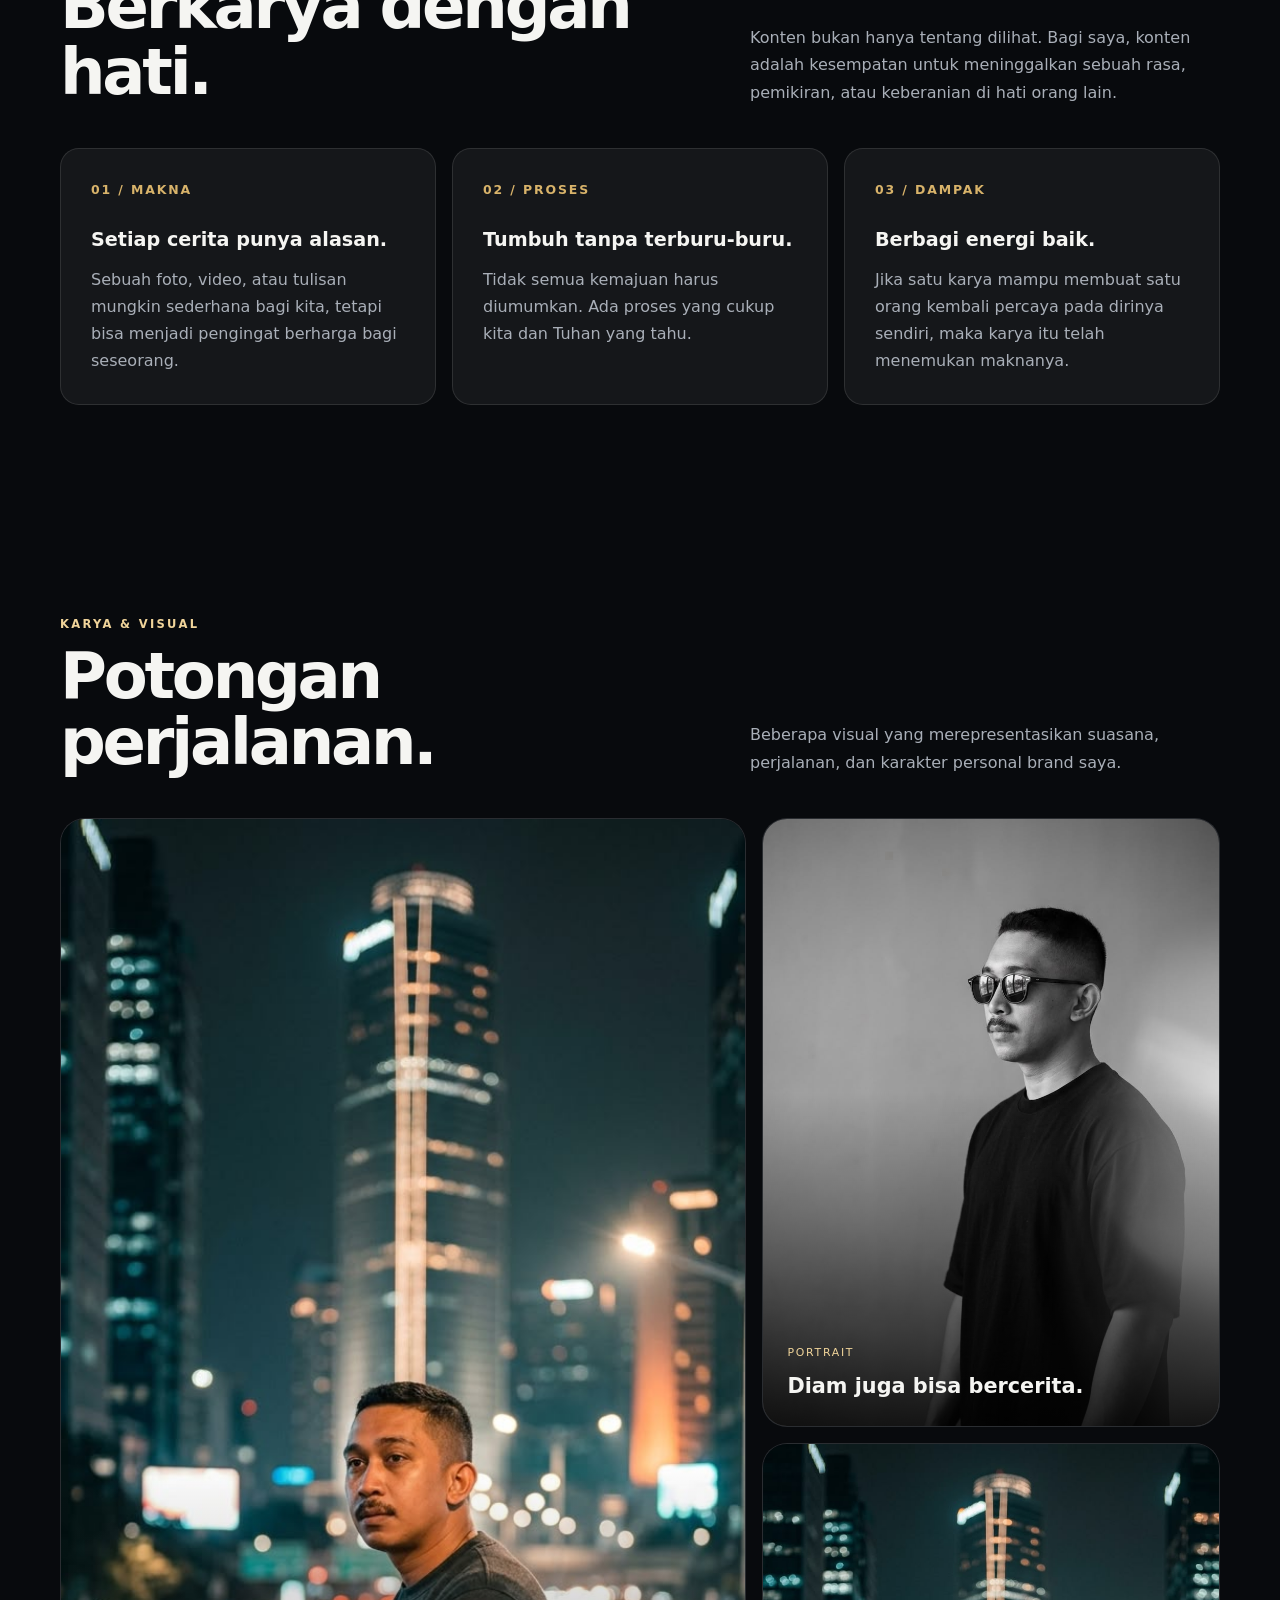
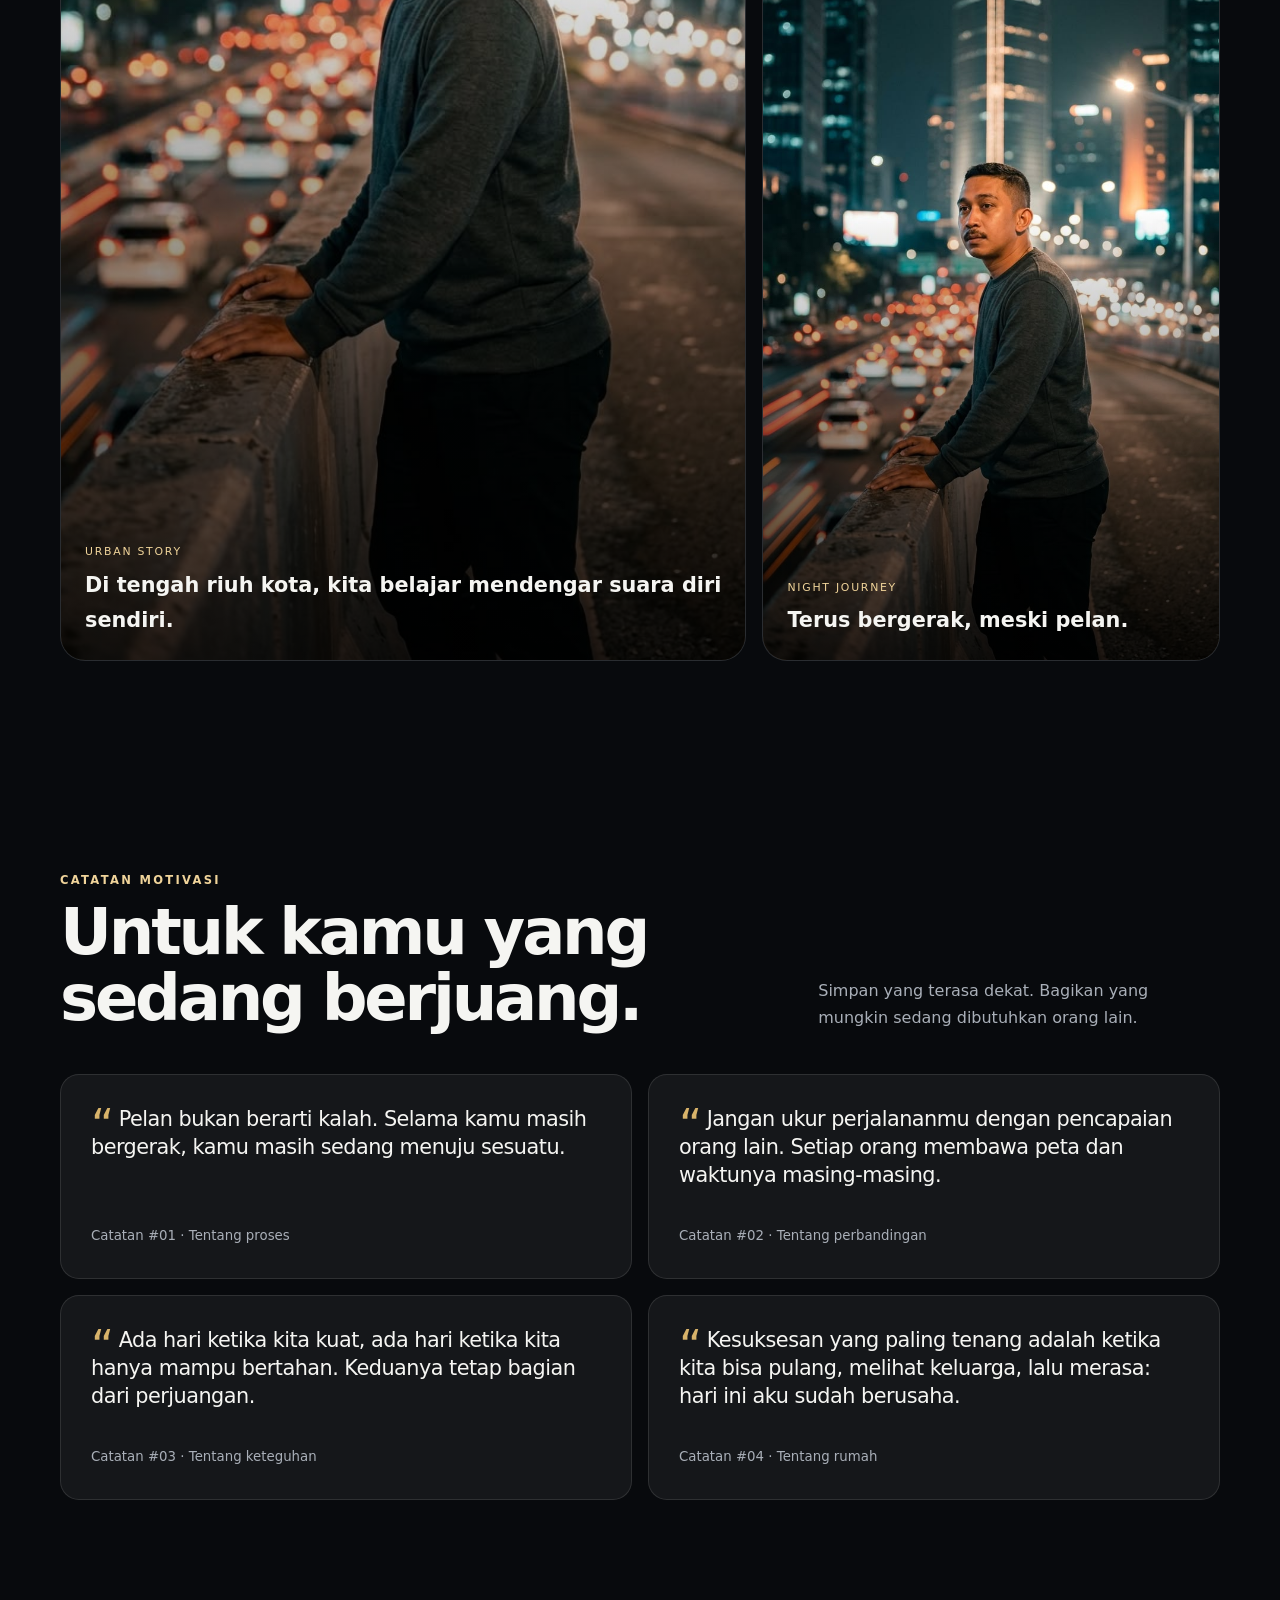
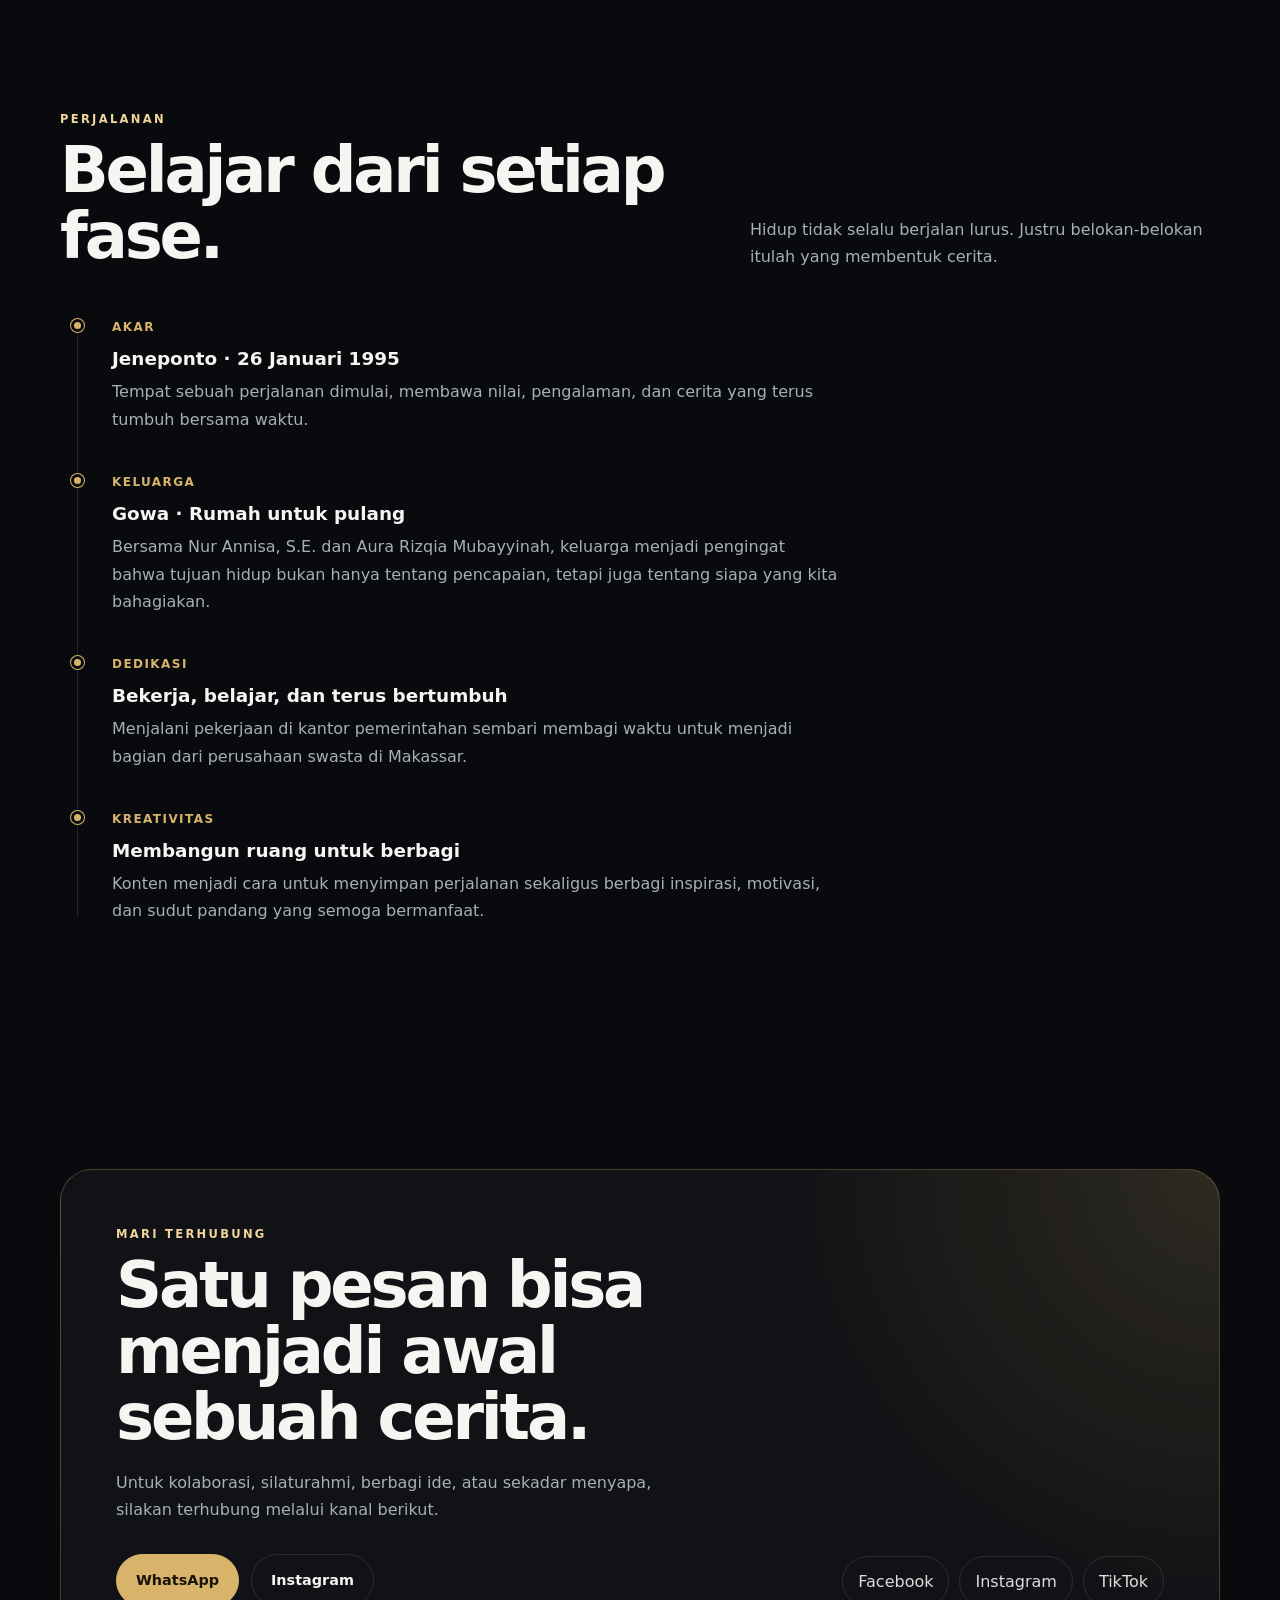
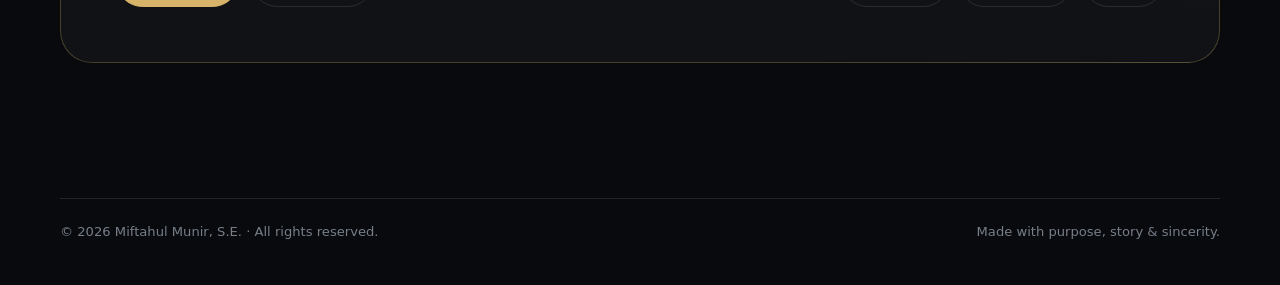
==== commit 11b51cf2: "Add files via upload" ====
--- a/index.html
+++ b/index.html
@@ -1,31 +1,380 @@
-<!DOCTYPE html>
+<!doctype html>
 <html lang="id">
 <head>
-  <meta charset="UTF-8"><meta name="viewport" content="width=device-width, initial-scale=1.0">
-  <meta name="description" content="Website resmi Miftahul Munir, S.E. — konten kreator, motivasi, inspirasi dan semangat untuk terus berjuang.">
-  <meta name="author" content="Miftahul Munir, S.E."><meta name="theme-color" content="#080b0f">
-  <title>Miftahul Munir, S.E. | Inspire • Learn • Grow</title>
-  <link rel="preconnect" href="https://fonts.googleapis.com"><link rel="preconnect" href="https://fonts.gstatic.com" crossorigin>
-  <link href="https://fonts.googleapis.com/css2?family=DM+Sans:wght@400;500;600;700&family=Playfair+Display:wght@500;600;700&display=swap" rel="stylesheet">
-  <link rel="stylesheet" href="style.css">
+  <meta charset="utf-8">
+  <meta name="viewport" content="width=device-width, initial-scale=1">
+  <meta name="theme-color" content="#090b0e">
+  <meta name="color-scheme" content="dark">
+  <meta name="robots" content="index, follow, max-image-preview:large, max-snippet:-1, max-video-preview:-1">
+  <meta name="author" content="Miftahul Munir, S.E.">
+  <meta name="description" content="Website personal Miftahul Munir, S.E. — content creator, motivasi, inspirasi, karya visual, cerita perjalanan, dan personal branding.">
+  <meta name="keywords" content="Miftahul Munir, Miftahul Munir SE, content creator Makassar, content creator Gowa, motivasi, inspirasi, karya fotografi, Karaeng Camangi">
+  <link rel="canonical" href="https://domain-anda.com/">
+
+  <!-- Ganti dengan token verifikasi Google Search Console Anda -->
+  <meta name="google-site-verification" content="GANTI_DENGAN_TOKEN_SEARCH_CONSOLE">
+
+  <meta property="og:type" content="profile">
+  <meta property="og:locale" content="id_ID">
+  <meta property="og:site_name" content="Miftahul Munir, S.E.">
+  <meta property="og:title" content="Miftahul Munir, S.E. — Creator • Inspiration • Story">
+  <meta property="og:description" content="Cerita, karya, motivasi, inspirasi, dan perjalanan hidup Miftahul Munir, S.E.">
+  <meta property="og:url" content="https://domain-anda.com/">
+  <meta property="og:image" content="https://domain-anda.com/assets/og-image.jpg">
+  <meta property="og:image:alt" content="Miftahul Munir di suasana kota pada malam hari">
+  <meta property="profile:first_name" content="Miftahul">
+  <meta property="profile:last_name" content="Munir">
+
+  <meta name="twitter:card" content="summary_large_image">
+  <meta name="twitter:title" content="Miftahul Munir, S.E. — Creator • Inspiration • Story">
+  <meta name="twitter:description" content="Cerita, karya, motivasi, inspirasi, dan perjalanan hidup.">
+  <meta name="twitter:image" content="https://domain-anda.com/assets/og-image.jpg">
+
+  <link rel="icon" href="assets/favicon.jpg" type="image/jpeg">
+  <link rel="manifest" href="site.webmanifest">
+
+  <!--
+    GOOGLE ANALYTICS 4
+    Ganti G-XXXXXXXXXX dengan Measurement ID Anda.
+    Analytics baru aktif setelah pengunjung menyetujui analytics pada banner privasi.
+  -->
+  <script>
+    window.SITE_CONFIG = {
+      GA_ID: "G-XXXXXXXXXX",
+      SITE_URL: "https://domain-anda.com"
+    };
+  </script>
+
+  <script type="application/ld+json">
+  {
+    "@context":"https://schema.org",
+    "@type":"ProfilePage",
+    "name":"Miftahul Munir, S.E. — Creator • Inspiration • Story",
+    "url":"https://domain-anda.com/",
+    "mainEntity": {
+      "@type":"Person",
+      "name":"Miftahul Munir",
+      "honorificSuffix":"S.E.",
+      "jobTitle":"Content Creator",
+      "birthDate":"1995-01-26",
+      "birthPlace": {
+        "@type":"Place",
+        "name":"Kabupaten Jeneponto, Sulawesi Selatan, Indonesia"
+      },
+      "homeLocation": {
+        "@type":"Place",
+        "name":"Kabupaten Gowa, Sulawesi Selatan, Indonesia"
+      },
+      "image":"https://domain-anda.com/assets/profile.jpg",
+      "sameAs":[
+        "https://www.instagram.com/Karaeng_Camangi/",
+        "https://www.tiktok.com/@Karaeng_Camangi",
+        "https://www.facebook.com/MiftahulMunir"
+      ]
+    }
+  }
+  </script>
+
+  <script type="application/ld+json">
+  {
+    "@context":"https://schema.org",
+    "@type":"WebSite",
+    "name":"Miftahul Munir, S.E.",
+    "url":"https://domain-anda.com/",
+    "inLanguage":"id-ID",
+    "description":"Website personal, karya, motivasi, inspirasi, dan cerita Miftahul Munir, S.E."
+  }
+  </script>
+
+  <style>
+    :root{--bg:#080a0d;--soft:#101319;--card:rgba(255,255,255,.055);--text:#f5f5f2;--muted:#a9afb8;--gold:#d8b36a;--gold2:#f0d49a;--line:rgba(255,255,255,.11);--r:24px;--shadow:0 24px 80px rgba(0,0,0,.38)}
+    *{box-sizing:border-box;margin:0;padding:0}
+    html{scroll-behavior:smooth}
+    body{font-family:Inter,ui-sans-serif,system-ui,-apple-system,BlinkMacSystemFont,"Segoe UI",sans-serif;background:radial-gradient(circle at 85% 0%,rgba(216,179,106,.09),transparent 28%),var(--bg);color:var(--text);line-height:1.7;overflow-x:hidden}
+    body.menu-open{overflow:hidden}
+    a{color:inherit;text-decoration:none}
+    img{max-width:100%;display:block}
+    button,input{font:inherit}
+    .container{width:min(1160px,calc(100% - 40px));margin:auto}
+    .skip{position:fixed;left:12px;top:-80px;z-index:100;background:#fff;color:#000;padding:10px 14px;border-radius:10px}
+    .skip:focus{top:12px}
+    .nav-wrap{position:fixed;inset:0 0 auto;z-index:50;background:rgba(8,10,13,.7);backdrop-filter:blur(18px);border-bottom:1px solid rgba(255,255,255,.07)}
+    nav{min-height:76px;display:flex;align-items:center;justify-content:space-between;gap:20px}
+    .brand{font-weight:900;letter-spacing:-.04em} .brand span{color:var(--gold)}
+    .menu{display:flex;gap:24px;align-items:center}
+    .menu a{color:#cfd2d7;font-size:.93rem;transition:.2s}
+    .menu a:hover{color:var(--gold2)}
+    .nav-cta{padding:9px 15px;border:1px solid rgba(216,179,106,.5);border-radius:999px;color:var(--gold2)!important}
+    .mobile-btn{display:none;background:transparent;color:#fff;border:1px solid var(--line);padding:8px 11px;border-radius:12px}
+    .hero{min-height:100vh;display:grid;place-items:center;padding:130px 0 85px;position:relative;overflow:hidden;background:linear-gradient(90deg,rgba(5,7,9,.94),rgba(5,7,9,.72) 48%,rgba(5,7,9,.38)),linear-gradient(180deg,rgba(5,7,9,.15),var(--bg) 96%),url("[data-uri]") center/cover no-repeat}
+    .hero-grid{position:relative;z-index:2;display:grid;grid-template-columns:1.15fr .85fr;gap:60px;align-items:center}
+    .eyebrow,.section-kicker{color:var(--gold2);text-transform:uppercase;letter-spacing:.2em;font-size:.72rem;font-weight:850}
+    h1{font-size:clamp(3.1rem,8vw,6.8rem);line-height:.95;letter-spacing:-.065em;margin-top:20px}
+    h1 em{font-style:normal;color:var(--gold)}
+    .hero-lead{max-width:680px;color:#d4d6da;font-size:clamp(1rem,2vw,1.18rem);margin-top:25px}
+    .actions{display:flex;flex-wrap:wrap;gap:12px;margin-top:31px}
+    .btn{display:inline-flex;align-items:center;justify-content:center;gap:8px;padding:13px 19px;border-radius:999px;font-weight:850;font-size:.9rem;border:1px solid var(--line);transition:.25s}
+    .btn-primary{background:var(--gold);color:#17130b;border-color:var(--gold)}
+    .btn-primary:hover{background:var(--gold2);transform:translateY(-2px)}
+    .btn-ghost:hover{background:rgba(255,255,255,.08);transform:translateY(-2px)}
+    .hero-card{justify-self:end;width:min(370px,100%);padding:14px;border:1px solid rgba(255,255,255,.14);background:rgba(255,255,255,.05);backdrop-filter:blur(14px);border-radius:30px;box-shadow:var(--shadow)}
+    .hero-card img{aspect-ratio:4/5;object-fit:cover;border-radius:20px;filter:grayscale(.12) contrast(1.05)}
+    .caption{display:flex;justify-content:space-between;gap:10px;padding:15px 5px 3px} .caption small{color:var(--muted)}
+    section{padding:105px 0}
+    .section-head{display:flex;align-items:end;justify-content:space-between;gap:30px;margin-bottom:42px}
+    h2{font-size:clamp(2.1rem,5vw,4rem);line-height:1.03;letter-spacing:-.05em;margin-top:9px}
+    .intro{max-width:470px;color:var(--muted)}
+    .about-grid{display:grid;grid-template-columns:.8fr 1.2fr;gap:65px;align-items:start}
+    .about-photo{position:sticky;top:105px}
+    .about-photo>img{width:100%;aspect-ratio:4/5;object-fit:cover;border-radius:var(--r);filter:grayscale(.95)}
+    .quote-box{margin-top:15px;padding:23px;border:1px solid var(--line);border-radius:20px;background:linear-gradient(135deg,rgba(216,179,106,.1),rgba(255,255,255,.025))}
+    .quote-box p{font-size:1.08rem;font-weight:650} .quote-box span{display:block;color:var(--gold);font-size:.77rem;margin-top:10px}
+    .bio{color:#d1d4d8;font-size:1.03rem} .line{height:1px;background:var(--line);margin:22px 0}
+    .facts{display:grid;grid-template-columns:repeat(2,1fr);gap:12px;margin-top:28px}
+    .fact,.value,.quote{padding:20px;border:1px solid var(--line);border-radius:19px;background:var(--card)}
+    .fact small{display:block;color:var(--muted);font-size:.7rem;text-transform:uppercase;letter-spacing:.11em}
+    .fact strong{display:block;margin-top:4px;font-size:.95rem}
+    .manifesto{padding:55px;border:1px solid var(--line);border-radius:32px;background:var(--card);box-shadow:var(--shadow);text-align:center}
+    .manifesto p{font-size:clamp(1.8rem,4vw,3.35rem);line-height:1.18;letter-spacing:-.045em;max-width:920px;margin:20px auto 0}
+    .manifesto p span{color:var(--gold2)} .manifesto small{color:var(--muted);display:block;margin-top:24px}
+    .values{display:grid;grid-template-columns:repeat(3,1fr);gap:16px}
+    .value{padding:30px;transition:.3s} .value:hover{transform:translateY(-5px);border-color:rgba(216,179,106,.35)}
+    .number{color:var(--gold);font-weight:900;font-size:.78rem;letter-spacing:.15em}
+    .value h3{margin:24px 0 9px;font-size:1.2rem} .value p{color:var(--muted)}
+    .gallery{display:grid;grid-template-columns:1.2fr .8fr;gap:16px}
+    .work{position:relative;min-height:300px;border-radius:25px;overflow:hidden;border:1px solid var(--line);background:#101318}
+    .work.large{grid-row:span 2;min-height:620px}
+    .work img{width:100%;height:100%;object-fit:cover;transition:.6s}
+    .work:hover img{transform:scale(1.035)} .work::after{content:"";position:absolute;inset:45% 0 0;background:linear-gradient(transparent,rgba(0,0,0,.84))}
+    .work-copy{position:absolute;z-index:2;left:24px;right:24px;bottom:22px} .work-copy small{color:var(--gold2);text-transform:uppercase;letter-spacing:.16em;font-size:.68rem} .work-copy h3{font-size:1.3rem;margin-top:4px}
+    .quote-grid{display:grid;grid-template-columns:repeat(2,1fr);gap:16px}
+    .quote{min-height:205px;padding:30px;display:flex;flex-direction:column;justify-content:space-between}
+    .quote p{font-size:1.3rem;line-height:1.35;letter-spacing:-.025em} .quote p::before{content:"“";color:var(--gold);font-size:2.8rem;line-height:0;vertical-align:-.35em;margin-right:5px}
+    .quote small{color:var(--muted)}
+    .timeline{position:relative;margin-left:10px} .timeline:before{content:"";position:absolute;left:7px;top:8px;bottom:8px;width:1px;background:var(--line)}
+    .step{position:relative;padding-left:42px;margin-bottom:34px} .dot{position:absolute;left:1px;top:7px;width:13px;height:13px;border:3px solid var(--bg);background:var(--gold);border-radius:50%;box-shadow:0 0 0 1px var(--gold)}
+    .step span{color:var(--gold);font-size:.75rem;font-weight:800;letter-spacing:.12em;text-transform:uppercase} .step h3{margin:4px 0;font-size:1.15rem} .step p{color:var(--muted);max-width:730px}
+    .contact{padding:55px;border:1px solid rgba(216,179,106,.28);border-radius:32px;background:radial-gradient(circle at 100% 0%,rgba(216,179,106,.15),transparent 35%),rgba(255,255,255,.035)}
+    .contact-grid{display:grid;grid-template-columns:1fr .8fr;gap:50px;align-items:end} .contact p{color:var(--muted);max-width:650px;margin-top:18px}
+    .socials{display:flex;flex-wrap:wrap;gap:10px;justify-content:flex-end} .social{padding:11px 15px;border:1px solid var(--line);border-radius:999px;color:#ddd;transition:.25s} .social:hover{color:var(--gold2);border-color:rgba(216,179,106,.45);background:rgba(216,179,106,.07)}
+    .privacy{position:fixed;z-index:90;left:18px;right:18px;bottom:18px;display:none;max-width:760px;margin:auto;padding:18px;background:rgba(15,18,23,.97);border:1px solid var(--line);border-radius:18px;box-shadow:var(--shadow)}
+    .privacy.show{display:block} .privacy p{color:#c7cbd1;font-size:.88rem} .privacy-actions{display:flex;gap:10px;margin-top:12px;flex-wrap:wrap}
+    footer{padding:30px 0 42px;color:#777e88;font-size:.82rem} .foot{display:flex;justify-content:space-between;gap:20px;border-top:1px solid var(--line);padding-top:22px}
+    @media(max-width:900px){.hero-grid,.about-grid,.contact-grid{grid-template-columns:1fr}.hero-card{justify-self:start;width:min(310px,100%)}.about-photo{position:static;max-width:430px}.values{grid-template-columns:1fr}.socials{justify-content:flex-start}}
+    @media(max-width:680px){.container{width:min(100% - 28px,1160px)}nav{min-height:68px}.menu{display:none;position:absolute;top:68px;left:14px;right:14px;padding:15px;flex-direction:column;align-items:stretch;background:rgba(10,12,15,.98);border:1px solid var(--line);border-radius:18px}.menu.open{display:flex}.menu a{padding:9px 8px}.mobile-btn{display:block}section{padding:78px 0}.hero{padding-top:105px;min-height:900px}h1{font-size:clamp(3rem,17vw,5rem)}.section-head{display:block}.intro{margin-top:18px}.facts,.quote-grid,.gallery{grid-template-columns:1fr}.work.large{min-height:520px;grid-row:auto}.work{min-height:360px}.manifesto,.contact{padding:30px 22px}.foot{flex-direction:column}}
+  </style>
 </head>
 <body>
-<div class="progress" id="progress"></div>
-<header class="navbar" id="navbar"><a class="brand" href="#home"><span class="brand-mark">MM</span><span><strong>MIFTAHUL MUNIR</strong><small>S.E. • Inspire • Learn • Grow</small></span></a><button class="menu-toggle" id="menuToggle">☰</button>
-<nav id="navMenu"><a href="#home">Beranda</a><a href="#about">Tentang</a><a href="#quotes">Motivasi</a><a href="artikel.html">Artikel</a><a href="karya.html">Karya Saya</a><a href="#gallery">Galeri</a><a href="#contact">Terhubung</a></nav></header>
-<main>
-<section class="hero" id="home"><div class="hero-bg"></div><div class="hero-overlay"></div><div class="hero-content reveal"><p class="eyebrow">PERSONAL WEBSITE • CONTENT CREATOR</p><h1>Hidup bukan tentang<br><em>seberapa cepat</em> kita sampai.</h1><p class="hero-text">Tetapi tentang seberapa kuat kita tetap melangkah, meski jalan tidak selalu mudah.</p><div class="hero-actions"><a href="#quotes" class="btn btn-primary">Temukan Inspirasi ↓</a><a href="#about" class="btn btn-ghost">Kenali Saya</a></div><div class="hero-signature">“Terus tumbuh. Terus belajar. Terus berjuang.”</div></div><div class="scroll-note">SCROLL TO EXPLORE ↓</div></section>
-<section class="intro section" id="about"><div class="section-label">01 — TENTANG SAYA</div><div class="about-grid"><div class="profile-wrap reveal"><div class="profile-frame"><img src="assets/profile.jpg" alt="Foto profil Miftahul Munir, S.E."></div><div class="profile-badge"><strong>31</strong><span>Tahun<br>perjalanan</span></div></div><div class="about-copy reveal"><p class="kicker">SELAMAT DATANG DI RUANG SAYA</p><h2>Berbagi cerita,<br><em>menyalakan harapan.</em></h2><p>Saya <strong>Miftahul Munir, S.E.</strong>, lahir di Jeneponto pada 26 Januari 1995 dan saat ini bertempat tinggal di Kabupaten Bantaeng, Sulawesi Selatan.</p><p>Di tengah rutinitas sebagai pegawai kantoran, saya menyisihkan waktu untuk berkarya sebagai konten kreator dan membagikan tulisan tentang motivasi, kehidupan, pembelajaran, serta semangat untuk tidak mudah menyerah.</p><p>Website ini adalah ruang untuk bertemu dengan siapa pun yang sedang berjuang, belajar, membangun mimpi, atau membutuhkan satu kalimat untuk kembali percaya pada dirinya sendiri.</p><div class="signature">Miftahul Munir, S.E.</div></div></div></section>
-<section class="manifesto"><div class="manifesto-inner reveal"><span class="quote-mark">“</span><p>Jangan takut berjalan pelan.<br><strong>Takutlah jika berhenti hanya karena lelah.</strong></p><span class="line"></span><small>— Sebuah pengingat untuk diri sendiri</small></div></section>
-<section class="quotes section" id="quotes"><div class="section-label">02 — KATA-KATA YANG MENGUATKAN</div><div class="section-heading reveal"><div><p class="kicker">BACA PERLAHAN</p><h2>Kalimat kecil,<br><em>makna yang besar.</em></h2></div><p>Semoga ada satu kalimat di sini yang datang tepat ketika kamu membutuhkannya.</p></div><div class="quote-grid"><article class="quote-card reveal"><span>01</span><h3>Untuk yang sedang berjuang</h3><p>“Tidak semua perjuangan langsung terlihat hasilnya. Ada yang diam-diam sedang membentukmu menjadi lebih kuat.”</p><div>— Miftahul Munir</div></article><article class="quote-card featured reveal"><span>02</span><h3>Untuk yang hampir menyerah</h3><p>“Kalau hari ini terasa berat, istirahatlah. Tetapi jangan jadikan lelah sebagai alasan untuk berhenti.”</p><div>— Miftahul Munir</div></article><article class="quote-card reveal"><span>03</span><h3>Untuk masa depan</h3><p>“Masa depan tidak meminta kita sempurna. Ia hanya meminta kita berani memulai dan setia melangkah.”</p><div>— Miftahul Munir</div></article><article class="quote-card reveal"><span>04</span><h3>Untuk diri sendiri</h3><p>“Hargai prosesmu. Kamu mungkin belum sampai tujuan, tetapi kamu sudah jauh meninggalkan versi dirimu yang dulu.”</p><div>— Miftahul Munir</div></article></div></section>
-<section class="story section"><div class="story-image reveal"><img src="assets/sunset.jpg" alt="Miftahul Munir menikmati matahari terbenam"></div><div class="story-copy reveal"><p class="kicker">03 — FILOSOFI PERJALANAN</p><h2>Setiap orang punya<br><em>jalan masing-masing.</em></h2><p>Ada yang melangkah di jalan yang ramai, ada yang harus melewati jalan sunyi. Jangan ukur perjalananmu dengan perjalanan orang lain.</p><p>Yang penting bukan siapa yang paling cepat, tetapi siapa yang tetap menjaga arah ketika perjalanan terasa panjang.</p><div class="mini-rule"></div><strong>“Pelan tidak apa-apa. Asal tetap bergerak.”</strong></div></section>
-<section class="journal section" id="journal"><div class="section-label">04 — CATATAN KEHIDUPAN</div><div class="section-heading reveal"><div><p class="kicker">JOURNAL</p><h2>Catatan untuk<br><em>menemani langkah.</em></h2></div><p>Gagasan sederhana yang bisa kamu bawa pulang setelah mengunjungi halaman ini.</p></div><div class="journal-grid"><article class="journal-card reveal"><span>01 / MINDSET</span><h3>Jangan menunggu percaya diri untuk memulai.</h3><p>Sering kali keberanian datang setelah kita mengambil langkah pertama, bukan sebelumnya.</p><a href="artikel.html#mulai">Baca artikel →</a></article><article class="journal-card reveal"><span>02 / PROCESS</span><h3>Proses yang lambat tetap sebuah kemajuan.</h3><p>Hari ini mungkin hanya satu langkah kecil. Tetapi satu langkah tetap lebih dekat daripada kemarin.</p><a href="artikel.html#proses">Baca artikel →</a></article><article class="journal-card reveal"><span>03 / LIFE</span><h3>Belajar menerima bahwa tidak semua hal harus sesuai rencana.</h3><p>Kadang jalan yang berubah justru membawa kita kepada tempat yang lebih tepat.</p><a href="artikel.html#rencana">Baca artikel →</a></article></div></section>
-<section class="gallery section" id="gallery"><div class="section-label">05 — POTRET PERJALANAN</div><div class="gallery-grid"><figure class="gallery-main reveal"><img src="assets/hero-city.jpg" alt="Miftahul Munir di tengah suasana kota malam"><figcaption>Terus melangkah, bahkan ketika jalan di depan penuh cahaya yang belum kita kenal.</figcaption></figure><div class="gallery-side"><figure class="gallery-card reveal"><img src="assets/hiking.jpg" alt="Perjalanan mendaki di alam"><figcaption>Perjalanan mengajarkan ketahanan.</figcaption></figure><figure class="gallery-card dark-card reveal"><div class="monogram">MM</div><figcaption>“Jadikan hidupmu cerita yang layak dikenang.”</figcaption></figure></div></div></section>
-<section class="stats section"><div class="section-label">06 — STATISTIK WEBSITE</div><div class="stats-grid"><div class="stat-card"><strong id="visitCount">0</strong><span>Kunjungan di perangkat ini</span></div><div class="stat-card"><strong id="readingCount">0</strong><span>Artikel dibuka</span></div><div class="stat-card"><strong id="commentCount">0</strong><span>Komentar tersimpan</span></div></div><p class="stats-note">Statistik ini berjalan tanpa server dan tersimpan di browser pengunjung. Untuk statistik global semua pengunjung, website perlu dihubungkan ke database/layanan analitik.</p></section>
-<section class="social section"><div class="section-heading"><div><p class="kicker">07 — MEDIA SOSIAL</p><h2>Mari tetap<br><em>terhubung.</em></h2></div><p>Temukan konten, cerita dan aktivitas terbaru melalui media sosial saya.</p></div><div class="social-grid"><a class="social-card whatsapp" href="https://wa.me/6285298477494" target="_blank"><b>WhatsApp</b><span>0852 9847 7494</span><small>Chat langsung →</small></a><a class="social-card instagram" href="https://www.instagram.com/explore/search/keyword/?q=Miftahul%20Munir" target="_blank"><b>Instagram</b><span>Miftahul Munir</span><small>Cari profil →</small></a><a class="social-card tiktok" href="https://www.tiktok.com/search?q=Karaeng%20Camangi" target="_blank"><b>TikTok</b><span>Karaeng Camangi</span><small>Cari profil →</small></a></div></section>
-<section class="comments section" id="comments"><div class="section-label">08 — KOMENTAR PENGUNJUNG</div><div class="comments-wrap"><div><p class="kicker">TINGGALKAN PESAN</p><h2>Bagikan satu kalimat<br><em>untuk sesama pejuang.</em></h2><p class="muted">Komentar tersimpan di browser perangkat ini. Cocok untuk versi statis tanpa database.</p></div><form id="commentForm" class="comment-form"><input id="commentName" required maxlength="40" placeholder="Nama Anda"><textarea id="commentText" required maxlength="280" rows="5" placeholder="Tulis pesan atau motivasi..."></textarea><button class="btn btn-primary" type="submit">Kirim komentar</button></form></div><div id="commentList" class="comment-list"></div></section>
-<section class="cta section" id="contact"><div class="cta-box reveal"><p class="kicker">09 — MARI TERHUBUNG</p><h2>Satu langkah hari ini<br><em>bisa mengubah esok.</em></h2><p>Jika tulisan di website ini memberimu sedikit semangat, berarti perjalanan kita sudah saling memberi makna.</p><div class="cta-actions"><a class="btn btn-primary" href="https://wa.me/6285298477494?text=Halo%20Miftahul%20Munir%2C%20saya%20mengunjungi%20website%20Anda." target="_blank">WhatsApp ↗</a><button class="btn btn-ghost" id="shareButton" type="button">Bagikan Website ↗</button></div></div></section>
+<a class="skip" href="#main">Lewati ke konten</a>
+
+<header class="nav-wrap">
+  <div class="container">
+    <nav aria-label="Navigasi utama">
+      <a class="brand" href="#home" aria-label="Miftahul Munir beranda">Miftahul<span>.</span></a>
+      <div class="menu" id="menu">
+        <a href="#tentang">Tentang</a><a href="#nilai">Nilai</a><a href="#karya">Karya</a>
+        <a href="#catatan">Catatan</a><a href="#perjalanan">Perjalanan</a><a class="nav-cta" href="#kontak">Terhubung</a>
+      </div>
+      <button class="mobile-btn" id="menuBtn" aria-label="Buka menu" aria-expanded="false">☰</button>
+    </nav>
+  </div>
+</header>
+
+<main id="main">
+<section class="hero" id="home">
+  <div class="container hero-grid">
+    <div>
+      <div class="eyebrow">Content Creator • Inspiration • Personal Story</div>
+      <h1>Hidup bukan sekadar <em>berjalan.</em><br>Ia tentang meninggalkan arti.</h1>
+      <p class="hero-lead">Saya Miftahul Munir, S.E. — berbagi cerita, karya, pengalaman, dan potongan kecil kehidupan yang semoga menjadi alasan seseorang untuk tetap melangkah satu hari lagi.</p>
+      <div class="actions">
+        <a class="btn btn-primary" data-track="view_work" href="#karya">Lihat Karya →</a>
+        <a class="btn btn-ghost" data-track="view_about" href="#tentang">Kenali Saya</a>
+      </div>
+    </div>
+    <div class="hero-card">
+      <img src="[data-uri]" alt="Potret Miftahul Munir, S.E." width="600" height="750" fetchpriority="high">
+      <div class="caption"><div><strong>Miftahul Munir, S.E.</strong><br><small>Creator & Storyteller</small></div><small>01 / 02</small></div>
+    </div>
+  </div>
+</section>
+
+<section id="tentang">
+<div class="container about-grid">
+  <div class="about-photo">
+    <img src="[data-uri]" alt="Potret monokrom Miftahul Munir" width="600" height="750" loading="lazy">
+    <div class="quote-box"><p>“Tidak semua perjalanan harus terlihat hebat. Yang penting, ia membawa kita menjadi manusia yang lebih baik.”</p><span>— Miftahul Munir</span></div>
+  </div>
+  <div>
+    <div class="section-kicker">Tentang Saya</div><h2>Ruang kecil untuk cerita yang punya makna.</h2><div class="line"></div>
+    <p class="bio">Saya Miftahul Munir, S.E., lahir di Kabupaten Jeneponto pada 26 Januari 1995. Saat ini saya berdomisili di Kabupaten Gowa bersama keluarga: istri saya, Nur Annisa, S.E., dan putri kami, Aura Rizqia Mubayyinah.</p><br>
+    <p class="bio">Di tengah rutinitas bekerja di kantor pemerintahan, saya juga membagi waktu untuk menjadi bagian dari sebuah perusahaan swasta di Makassar. Di sela kesibukan itulah saya membangun ruang kreatif ini: tempat untuk mengabadikan karya, berbagi pemikiran, menyimpan perjalanan, dan menyalakan semangat.</p>
+    <div class="facts">
+      <div class="fact"><small>Lahir</small><strong>Jeneponto · 26 Januari 1995</strong></div>
+      <div class="fact"><small>Domisili</small><strong>Kabupaten Gowa, Sulawesi Selatan</strong></div>
+      <div class="fact"><small>Keluarga</small><strong>Nur Annisa, S.E. & Aura Rizqia Mubayyinah</strong></div>
+      <div class="fact"><small>Aktivitas</small><strong>Pemerintahan · Swasta · Kreatif</strong></div>
+    </div>
+  </div>
+</div>
+</section>
+
+<section>
+<div class="container"><div class="manifesto">
+  <div class="section-kicker">Manifesto</div>
+  <p><span>“Jangan menunggu hidup menjadi sempurna</span> untuk mulai bersyukur. Jangan menunggu berhasil untuk mulai berbagi. Karena terkadang, makna terbesar lahir dari hal-hal sederhana yang kita lakukan dengan tulus.”</p>
+  <small>Miftahul Munir, S.E. · Catatan Perjalanan</small>
+</div></div>
+</section>
+
+<section id="nilai">
+<div class="container">
+  <div class="section-head"><div><div class="section-kicker">Nilai yang Dibawa</div><h2>Berkarya dengan hati.</h2></div><p class="intro">Konten bukan hanya tentang dilihat. Bagi saya, konten adalah kesempatan untuk meninggalkan sebuah rasa, pemikiran, atau keberanian di hati orang lain.</p></div>
+  <div class="values">
+    <article class="value"><div class="number">01 / MAKNA</div><h3>Setiap cerita punya alasan.</h3><p>Sebuah foto, video, atau tulisan mungkin sederhana bagi kita, tetapi bisa menjadi pengingat berharga bagi seseorang.</p></article>
+    <article class="value"><div class="number">02 / PROSES</div><h3>Tumbuh tanpa terburu-buru.</h3><p>Tidak semua kemajuan harus diumumkan. Ada proses yang cukup kita dan Tuhan yang tahu.</p></article>
+    <article class="value"><div class="number">03 / DAMPAK</div><h3>Berbagi energi baik.</h3><p>Jika satu karya mampu membuat satu orang kembali percaya pada dirinya sendiri, maka karya itu telah menemukan maknanya.</p></article>
+  </div>
+</div>
+</section>
+
+<section id="karya">
+<div class="container">
+  <div class="section-head"><div><div class="section-kicker">Karya & Visual</div><h2>Potongan perjalanan.</h2></div><p class="intro">Beberapa visual yang merepresentasikan suasana, perjalanan, dan karakter personal brand saya.</p></div>
+  <div class="gallery">
+    <article class="work large"><img src="[data-uri]